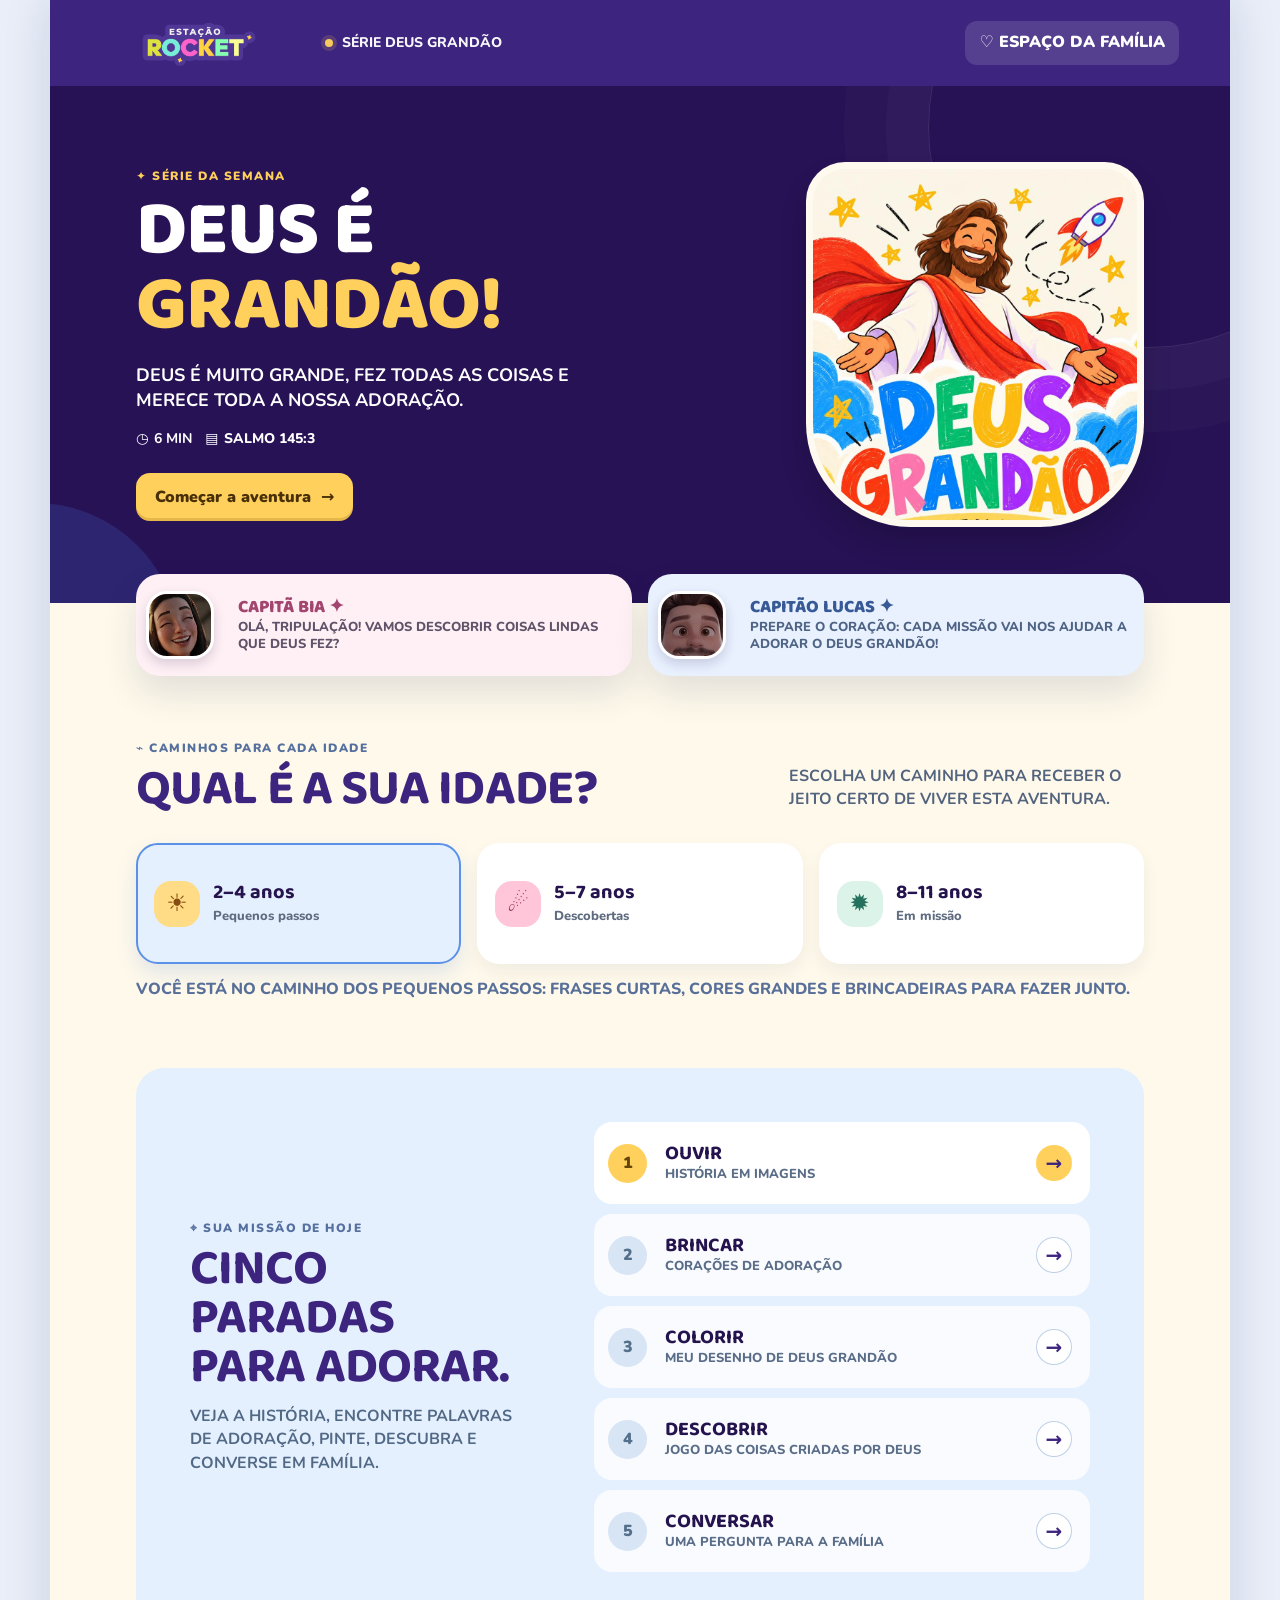
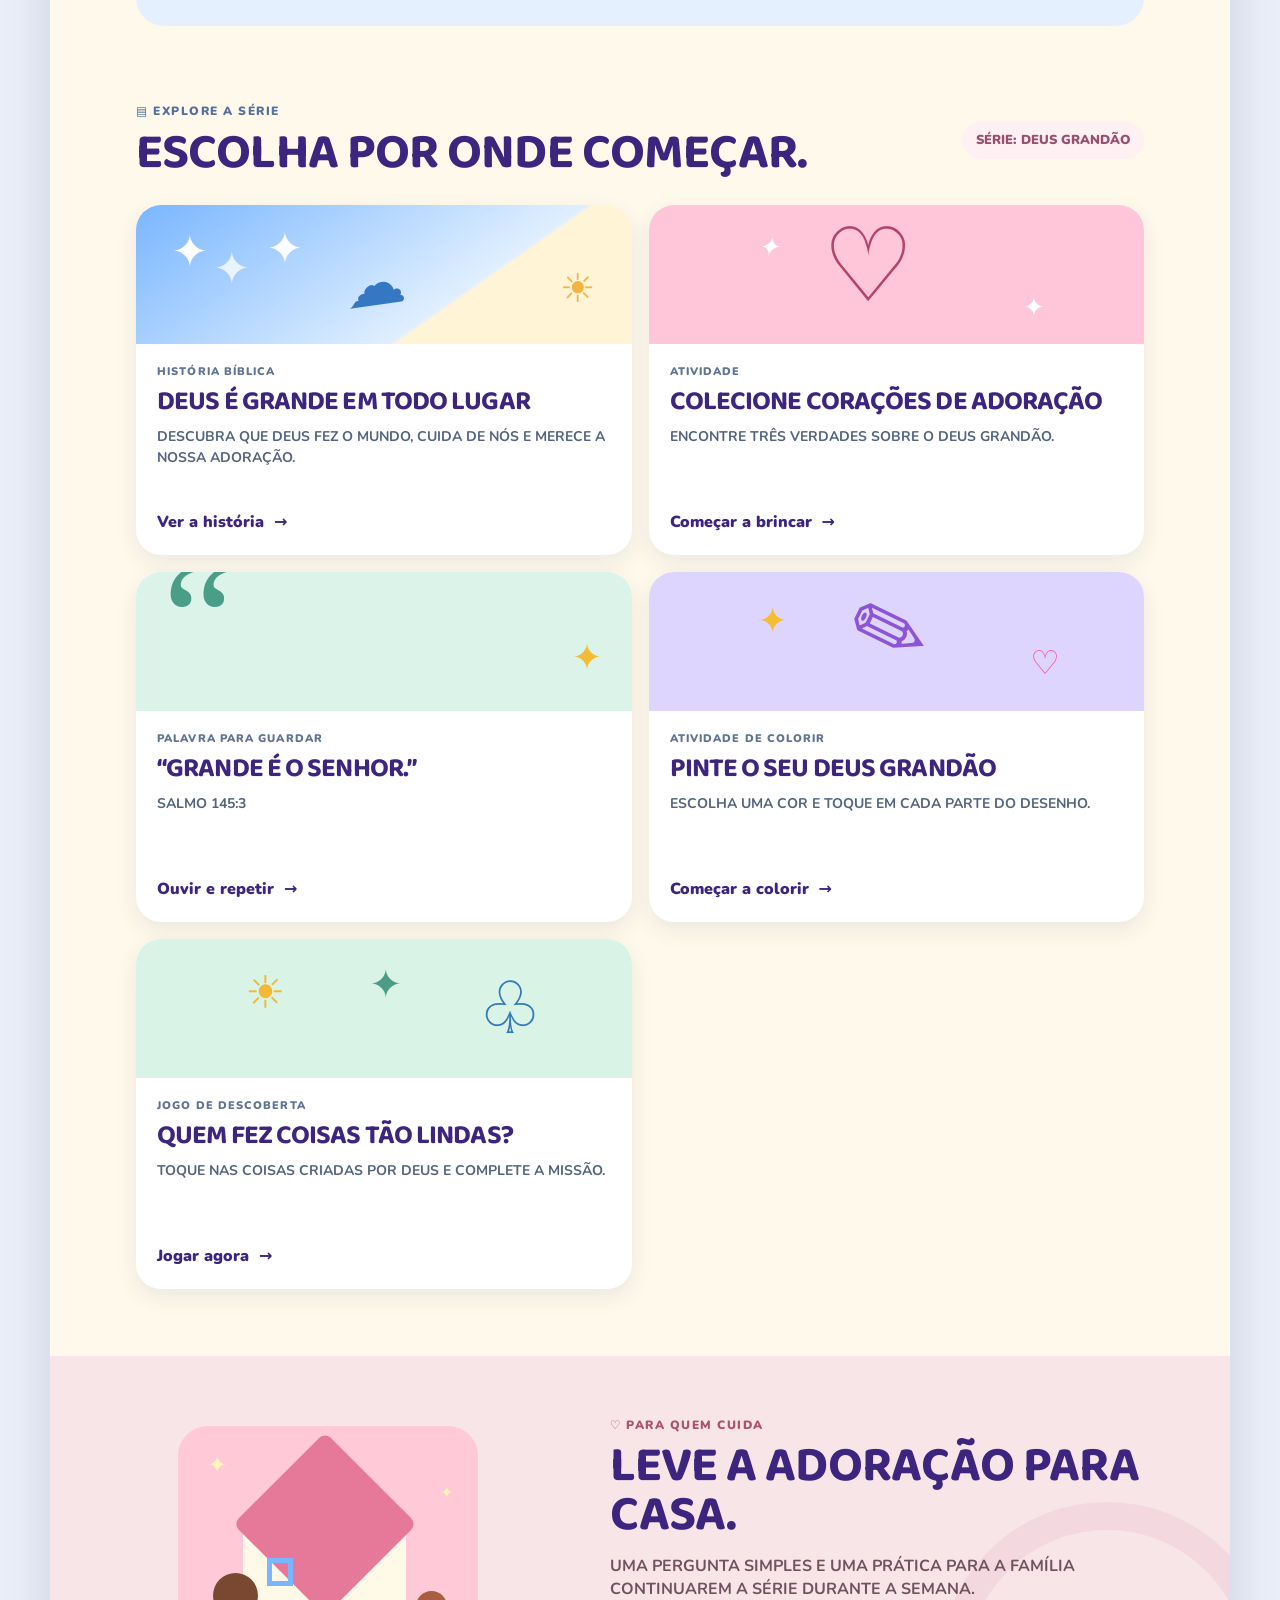
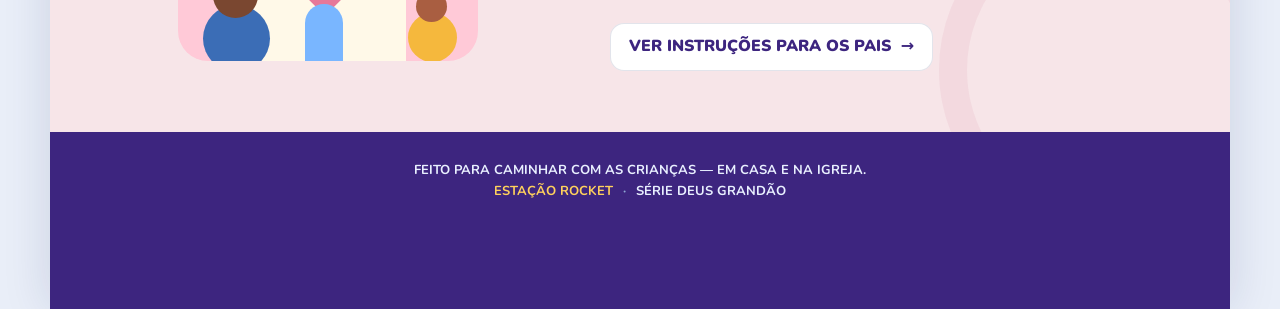
==== estacao-rocket-preview/index.html @ 2df434ef "Adiciona controle refazer ao editor de pintura" ====
<!doctype html>
<html lang="pt-BR">
  <head>
    <meta charset="utf-8">
    <meta name="viewport" content="width=device-width, initial-scale=1">
    <meta name="theme-color" content="#3b227c">
    <meta name="description" content="Uma experiência semanal de histórias, atividades e conversas em família.">
    <title>Estação Rocket | Deus Grandão</title>
    <link rel="preconnect" href="https://fonts.googleapis.com">
    <link rel="preconnect" href="https://fonts.gstatic.com" crossorigin>
    <link href="https://fonts.googleapis.com/css2?family=Baloo+2:wght@500;600;700;800&amp;family=Nunito:wght@500;600;700;800;900&amp;display=swap" rel="stylesheet">
    <link rel="stylesheet" href="styles.css">
  </head>
  <body>
    <a class="skip-link" href="#principal">Pular para o conteúdo</a>

    <div class="site-shell">
      <header class="topbar">
        <a class="brand" href="#inicio" aria-label="Estação Rocket, início">
          <span class="official-logo" aria-hidden="true"></span>
          <span class="sr-only">Estação Rocket</span>
        </a>
        <div class="topbar-copy">
          <span class="live-dot" aria-hidden="true"></span>
          Série Deus Grandão
        </div>
        <a class="family-link" href="pais.html">
          <span aria-hidden="true">♡</span>
          Espaço da família
        </a>
      </header>

      <main id="principal">
        <section class="hero" id="inicio" aria-labelledby="titulo-principal">
          <div class="hero-copy">
            <p class="eyebrow"><span aria-hidden="true">✦</span> Série da semana</p>
            <h1 id="titulo-principal">Deus é<br><em>Grandão!</em></h1>
            <p class="hero-description" id="heroDescription">Deus é muito grande, fez todas as coisas e merece toda a nossa adoração.</p>
            <div class="hero-meta">
              <span><span aria-hidden="true">◷</span> <b id="heroDuration">6 min</b></span>
              <span><span aria-hidden="true">▤</span> Salmo 145:3</span>
            </div>
            <button class="primary-button hero-button" type="button" data-start-story>
              Começar a aventura <span aria-hidden="true">→</span>
            </button>
          </div>

          <figure class="series-art">
            <img src="assets/deus-grandao.jpeg" alt="Identidade visual da série Deus Grandão, com Jesus e um foguete.">
          </figure>
        </section>

        <section class="instructor-dock" aria-label="Instrutores da Estação Rocket">
          <article class="instructor-message bia-guide">
            <span class="instructor-avatar bia-avatar" aria-hidden="true"></span>
            <div>
              <p class="guide-name">Capitã Bia <span aria-hidden="true">✦</span></p>
              <p id="biaGuide">Olá, tripulação! Vamos descobrir coisas lindas que Deus fez?</p>
            </div>
          </article>
          <article class="instructor-message lucas-guide">
            <span class="instructor-avatar lucas-avatar" aria-hidden="true"></span>
            <div>
              <p class="guide-name">Capitão Lucas <span aria-hidden="true">✦</span></p>
              <p id="lucasGuide">Prepare o coração: cada missão vai nos ajudar a adorar o Deus Grandão!</p>
            </div>
          </article>
        </section>

        <section class="age-section" aria-labelledby="idade-titulo">
          <div class="section-heading">
            <div>
              <p class="eyebrow soft"><span aria-hidden="true">⌁</span> Caminhos para cada idade</p>
              <h2 id="idade-titulo">Qual é a sua idade?</h2>
            </div>
            <p>Escolha um caminho para receber o jeito certo de viver esta aventura.</p>
          </div>
          <div class="age-picker" role="tablist" aria-label="Escolha da faixa etária">
            <button class="age-option is-active" type="button" role="tab" aria-selected="true" data-age="2-4">
              <span class="age-icon" aria-hidden="true">☀</span>
              <span><strong>2–4 anos</strong><small>Pequenos passos</small></span>
            </button>
            <button class="age-option" type="button" role="tab" aria-selected="false" data-age="5-7">
              <span class="age-icon" aria-hidden="true">☄</span>
              <span><strong>5–7 anos</strong><small>Descobertas</small></span>
            </button>
            <button class="age-option" type="button" role="tab" aria-selected="false" data-age="8-11">
              <span class="age-icon" aria-hidden="true">✹</span>
              <span><strong>8–11 anos</strong><small>Em missão</small></span>
            </button>
          </div>
          <p class="age-feedback" id="ageFeedback" aria-live="polite">Você está no caminho dos Pequenos passos: frases curtas, cores grandes e brincadeiras para fazer junto.</p>
        </section>

        <section class="mission-panel" id="aventura" aria-labelledby="missao-titulo">
          <div class="mission-intro">
            <p class="eyebrow soft"><span aria-hidden="true">⌖</span> Sua missão de hoje</p>
            <h2 id="missao-titulo">Cinco paradas<br>para adorar.</h2>
            <p id="missionCopy">Veja a história, encontre palavras de adoração, pinte, descubra e converse em família.</p>
          </div>
          <ol class="journey">
            <li class="journey-step complete">
              <span class="step-badge" aria-hidden="true">1</span>
              <span><strong>Ouvir</strong><small id="storyLabel">História em imagens</small></span>
              <button type="button" data-start-story aria-label="Ouvir a história">→</button>
            </li>
            <li class="journey-step" id="activityStep">
              <span class="step-badge" aria-hidden="true">2</span>
              <span><strong>Brincar</strong><small id="activityLabel">Corações de adoração</small></span>
              <button type="button" data-open-activity aria-label="Abrir atividade">→</button>
            </li>
            <li class="journey-step" id="colorStep">
              <span class="step-badge" aria-hidden="true">3</span>
              <span><strong>Colorir</strong><small id="colorLabel">Meu desenho de Deus Grandão</small></span>
              <button type="button" data-open-color aria-label="Abrir atividade de colorir">→</button>
            </li>
            <li class="journey-step" id="discoveryStep">
              <span class="step-badge" aria-hidden="true">4</span>
              <span><strong>Descobrir</strong><small id="discoveryLabel">Jogo das coisas criadas por Deus</small></span>
              <button type="button" data-open-discovery aria-label="Abrir jogo de descobertas">→</button>
            </li>
            <li class="journey-step">
              <span class="step-badge" aria-hidden="true">5</span>
              <span><strong>Conversar</strong><small id="talkLabel">Uma pergunta para a família</small></span>
              <button type="button" data-open-family aria-label="Abrir conversa em família">→</button>
            </li>
          </ol>
        </section>

        <section class="content-section" id="historias" aria-labelledby="conteudo-titulo">
          <div class="section-heading content-heading">
            <div>
              <p class="eyebrow soft"><span aria-hidden="true">▤</span> Explore a série</p>
              <h2 id="conteudo-titulo">Escolha por onde começar.</h2>
            </div>
            <span class="series-chip">Série: Deus Grandão</span>
          </div>
          <div class="content-grid">
            <article class="story-card featured-card">
              <div class="card-illustration boat-card-art" aria-hidden="true">
                <span>✦</span><b>☁</b><i>☀</i>
              </div>
              <div class="card-content">
                <p class="card-label">HISTÓRIA BÍBLICA</p>
                <h3>Deus é grande em todo lugar</h3>
                <p id="storySummary">Descubra que Deus fez o mundo, cuida de nós e merece a nossa adoração.</p>
                <button class="text-button" type="button" data-start-story>Ver a história <span aria-hidden="true">→</span></button>
              </div>
            </article>

            <article class="story-card activity-card">
              <div class="card-illustration heart-card-art" aria-hidden="true">
                <span>♡</span><i>✦</i><b>✦</b>
              </div>
              <div class="card-content">
                <p class="card-label">ATIVIDADE</p>
                <h3 id="activityTitle">Colecione corações de adoração</h3>
                <p id="activitySummary">Encontre três verdades sobre o Deus Grandão.</p>
                <button class="text-button" type="button" data-open-activity>Começar a brincar <span aria-hidden="true">→</span></button>
              </div>
            </article>

            <article class="story-card verse-card">
              <div class="card-illustration verse-card-art" aria-hidden="true">
                <span>“</span><i>✦</i>
              </div>
              <div class="card-content">
                <p class="card-label">PALAVRA PARA GUARDAR</p>
                <h3 id="verseText">“Grande é o Senhor.”</h3>
                <p id="verseReference">Salmo 145:3</p>
                <button class="text-button" type="button" data-say-verse>Ouvir e repetir <span aria-hidden="true">→</span></button>
              </div>
            </article>

            <article class="story-card color-card">
              <div class="card-illustration color-card-art" aria-hidden="true">
                <span>✦</span><b>✎</b><i>♡</i>
              </div>
              <div class="card-content">
                <p class="card-label">ATIVIDADE DE COLORIR</p>
                <h3 id="colorTitle">Pinte o seu Deus Grandão</h3>
                <p id="colorSummary">Escolha uma cor e toque em cada parte do desenho.</p>
                <button class="text-button" type="button" data-open-color>Começar a colorir <span aria-hidden="true">→</span></button>
              </div>
            </article>

            <article class="story-card discovery-card">
              <div class="card-illustration discovery-card-art" aria-hidden="true">
                <span>☀</span><b>✦</b><i>♧</i>
              </div>
              <div class="card-content">
                <p class="card-label">JOGO DE DESCOBERTA</p>
                <h3 id="discoveryTitle">Quem fez coisas tão lindas?</h3>
                <p id="discoverySummary">Toque nas coisas criadas por Deus e complete a missão.</p>
                <button class="text-button" type="button" data-open-discovery>Jogar agora <span aria-hidden="true">→</span></button>
              </div>
            </article>
          </div>
        </section>

        <section class="family-section" id="familia" aria-labelledby="familia-titulo">
          <div class="family-illustration" aria-hidden="true">
            <span class="spark spark-a">✦</span><span class="spark spark-b">✦</span>
            <div class="house"><i></i><b></b></div>
            <div class="adult"></div><div class="kid"></div>
          </div>
          <div class="family-copy">
            <p class="eyebrow"><span aria-hidden="true">♡</span> Para quem cuida</p>
            <h2 id="familia-titulo">Leve a adoração para casa.</h2>
            <p>Uma pergunta simples e uma prática para a família continuarem a série durante a semana.</p>
            <a class="secondary-button" href="pais.html">Ver instruções para os pais <span aria-hidden="true">→</span></a>
          </div>
        </section>
      </main>

      <footer class="footer">
        <p>Feito para caminhar com as crianças — em casa e na igreja.</p>
        <p><strong>Estação Rocket</strong> <span aria-hidden="true">·</span> Série Deus Grandão</p>
      </footer>
    </div>

    <nav class="mobile-nav" aria-label="Navegação principal">
      <a href="#inicio" class="is-current"><span aria-hidden="true">⌂</span>Início</a>
      <a href="#historias"><span aria-hidden="true">▤</span>Histórias</a>
      <button type="button" data-open-activity><span aria-hidden="true">✎</span>Atividades</button>
      <a href="pais.html"><span aria-hidden="true">♡</span>Família</a>
    </nav>

    <div class="modal-backdrop" id="storyModal" hidden>
      <section class="modal story-modal" role="dialog" aria-modal="true" aria-labelledby="story-modal-title">
        <button class="modal-close" type="button" data-close-modal aria-label="Fechar">×</button>
        <div class="story-progress" aria-label="Progresso da história"><span class="is-current"></span><span></span><span></span></div>
        <div class="story-scene" id="storyScene" aria-hidden="true">
          <span class="scene-star">✦</span><span class="scene-star scene-star-two">✦</span><div class="scene-sun"></div><div class="scene-planet"></div><div class="scene-hill"></div>
        </div>
        <div class="modal-guide lucas-mini">
          <span class="instructor-avatar lucas-avatar" aria-hidden="true"></span>
          <p><strong>Capitão Lucas:</strong> <span id="storyGuide">Vamos descobrir juntos!</span></p>
        </div>
        <p class="card-label" id="storySlideTag">CENA 1 DE 3</p>
        <h2 id="story-modal-title">Deus fez um mundo grandão.</h2>
        <p id="storySlideText">Ele fez o céu, as estrelas, os animais e cada pessoa. Deus é muito grande!</p>
        <div class="modal-actions">
          <button class="secondary-button" type="button" data-close-modal>Agora não</button>
          <button class="primary-button" type="button" id="nextStory">Próxima cena <span aria-hidden="true">→</span></button>
        </div>
      </section>
    </div>

    <div class="modal-backdrop" id="activityModal" hidden>
      <section class="modal activity-modal" role="dialog" aria-modal="true" aria-labelledby="activity-modal-title">
        <button class="modal-close" type="button" data-close-modal aria-label="Fechar">×</button>
        <p class="eyebrow soft"><span aria-hidden="true">✦</span> Brincadeira da semana</p>
        <h2 id="activity-modal-title">Colecione corações de adoração!</h2>
        <p id="activityModalCopy">Toque em cada coração e descubra uma verdade para adorar a Deus.</p>
        <div class="modal-guide bia-mini">
          <span class="instructor-avatar bia-avatar" aria-hidden="true"></span>
          <p><strong>Capitã Bia:</strong> <span id="heartGuide">Toque em cada coração devagar. Ele vai revelar uma verdade!</span></p>
        </div>
        <div class="heart-field" id="heartField" aria-live="polite">
          <button class="collect-heart heart-one" type="button" data-heart="Deus é Grandão" aria-label="Encontrar primeiro coração">♡</button>
          <button class="collect-heart heart-two" type="button" data-heart="Eu posso cantar" aria-label="Encontrar segundo coração">♡</button>
          <button class="collect-heart heart-three" type="button" data-heart="Eu posso orar" aria-label="Encontrar terceiro coração">♡</button>
        </div>
        <p class="activity-status" id="activityStatus">Encontre os 3 corações escondidos.</p>
        <div class="activity-reward" id="activityReward" hidden>
          <span aria-hidden="true">✦</span>
          <strong>Missão concluída!</strong>
          <p>Você encontrou todas as verdades de adoração.</p>
        </div>
        <button class="primary-button" type="button" data-close-modal>Voltar para a estação</button>
      </section>
    </div>

    <div class="modal-backdrop" id="colorModal" hidden>
      <section class="modal color-modal" role="dialog" aria-modal="true" aria-labelledby="color-modal-title">
        <button class="modal-close" type="button" data-close-modal aria-label="Fechar">×</button>
        <p class="eyebrow soft"><span aria-hidden="true">✎</span> Meu desenho</p>
        <h2 id="color-modal-title">Pinte o seu Deus Grandão</h2>
        <p id="colorModalCopy">Escolha uma cor e toque nas partes do desenho.</p>
        <div class="modal-guide bia-mini">
          <span class="instructor-avatar bia-avatar" aria-hidden="true"></span>
          <p><strong>Capitã Bia:</strong> <span id="colorGuide">Escolha uma ferramenta. Depois use as cores do seu jeito!</span></p>
        </div>
        <div class="color-gallery" id="colorGallery" aria-label="Escolha uma ilustração"></div>
        <div class="color-progress"><span id="colorProgress">0 DE 4 PARTES COLORIDAS</span><button type="button" class="clear-color" id="clearColor">Limpar desenho</button></div>
        <div class="paint-tools" role="group" aria-label="Ferramentas de desenho">
          <button class="paint-tool is-active" type="button" data-tool="bucket"><span aria-hidden="true">▰</span> Balde</button>
          <button class="paint-tool" type="button" data-tool="brush"><span aria-hidden="true">╱</span> Pincel</button>
          <button class="paint-tool" type="button" data-tool="eraser"><span aria-hidden="true">⌫</span> Borracha</button>
          <button class="paint-tool undo-tool" type="button" id="undoColor" disabled><span aria-hidden="true">↶</span> Desfazer</button>
          <button class="paint-tool undo-tool" type="button" id="redoColor" disabled><span aria-hidden="true">↷</span> Refazer</button>
        </div>
        <div class="paint-palette" id="paintPalette" role="group" aria-label="Escolha uma cor"></div>
        <div class="coloring-stage" id="coloringStage" aria-live="polite"></div>
        <div class="activity-reward color-reward" id="colorReward" hidden>
          <span aria-hidden="true">✦</span>
          <strong>Desenho concluído!</strong>
          <p>Você usou todas as cores da sua missão.</p>
        </div>
        <div class="color-actions"><button class="secondary-button" type="button" id="downloadColor">Baixar desenho <span aria-hidden="true">↓</span></button><button class="primary-button" type="button" data-close-modal>Concluir <span aria-hidden="true">♡</span></button></div>
      </section>
    </div>

    <div class="modal-backdrop" id="discoveryModal" hidden>
      <section class="modal discovery-modal" role="dialog" aria-modal="true" aria-labelledby="discovery-modal-title">
        <button class="modal-close" type="button" data-close-modal aria-label="Fechar">×</button>
        <p class="eyebrow soft"><span aria-hidden="true">⌁</span> Jogo da criação</p>
        <h2 id="discovery-modal-title">Quem fez essas coisas?</h2>
        <p id="discoveryModalCopy">Toque nas coisas que Deus fez.</p>
        <div class="modal-guide lucas-mini">
          <span class="instructor-avatar lucas-avatar" aria-hidden="true"></span>
          <p><strong>Capitão Lucas:</strong> <span id="discoveryGuide">Olhe com atenção. A criação mostra como Deus é grande!</span></p>
        </div>
        <div class="discovery-board" id="discoveryBoard" aria-live="polite"></div>
        <p class="activity-status" id="discoveryStatus">Encontre todas as respostas.</p>
        <div class="activity-reward" id="discoveryReward" hidden>
          <span aria-hidden="true">✦</span>
          <strong>Missão concluída!</strong>
          <p id="discoveryRewardText">Você encontrou as coisas criadas por Deus.</p>
        </div>
        <button class="primary-button" type="button" data-close-modal>Voltar para a estação</button>
      </section>
    </div>

    <div class="modal-backdrop" id="familyModal" hidden>
      <section class="modal family-modal" role="dialog" aria-modal="true" aria-labelledby="family-modal-title">
        <button class="modal-close" type="button" data-close-modal aria-label="Fechar">×</button>
        <p class="eyebrow soft"><span aria-hidden="true">♡</span> Guia para a família</p>
        <h2 id="family-modal-title">Uma conversa de cinco minutos.</h2>
        <div class="guide-question">
          <span aria-hidden="true">?</span>
          <div><small>PERGUNTA DE HOJE</small><strong id="guideQuestion">Quem é grandão e merece o nosso louvor?</strong></div>
        </div>
        <div class="guide-practice">
          <span aria-hidden="true">⌁</span>
          <div><small>PRÁTICA DA SEMANA</small><p id="guidePractice">Cada pessoa pode dizer uma coisa criada por Deus e fazer uma oração de agradecimento.</p></div>
        </div>
        <button class="secondary-button" type="button" data-close-modal>Entendi, vamos conversar <span aria-hidden="true">→</span></button>
      </section>
    </div>

    <div class="toast" id="toast" role="status" aria-live="polite"></div>
    <script src="app.js"></script>
  </body>
</html>
---- estacao-rocket-preview/styles.css ----
:root {
  --navy: #3d257f;
  --navy-deep: #271255;
  --cream: #fff9eb;
  --yellow: #ffd15c;
  --yellow-deep: #d89b1b;
  --ink: #25134d;
  --sky: #e5f0ff;
  --sky-deep: #9cc7ff;
  --pink: #ffc6d9;
  --pink-soft: #fff0f4;
  --mint: #dcf3e9;
  --white: #fff;
  --shadow: 0 17px 35px rgba(18, 38, 92, .12);
  --round: 28px;
}

* { box-sizing: border-box; }
html { scroll-behavior: smooth; }
body {
  margin: 0;
  background: #e9eef8;
  color: var(--ink);
  font-family: "Nunito", system-ui, sans-serif;
  font-size: 16px;
  line-height: 1.45;
  text-transform: uppercase;
}
button, a { font: inherit; }
button { cursor: pointer; }
a { color: inherit; }
.skip-link {
  position: fixed; left: 16px; top: -80px; z-index: 20; padding: 10px 14px;
  background: var(--white); border-radius: 12px; font-weight: 900;
}
.skip-link:focus { top: 16px; }
.site-shell {
  max-width: 1180px; min-height: 100vh; margin: 0 auto; background: var(--cream);
  overflow: hidden; box-shadow: 0 0 45px rgba(18, 38, 92, .14);
}
.topbar {
  min-height: 86px; padding: 14px clamp(22px, 4vw, 52px); display: flex; align-items: center;
  gap: 28px; color: var(--white); background: var(--navy);
}
.brand { display: inline-flex; align-items: center; gap: 9px; line-height: .85; text-decoration: none; flex: 0 0 auto; }
.official-logo {
  display: block; width: 196px; height: 54px; border-radius: 11px;
  background: url("assets/logo-estacao-rocket.png") center center / contain no-repeat;
}
.sr-only { position: absolute; width: 1px; height: 1px; padding: 0; margin: -1px; overflow: hidden; clip: rect(0, 0, 0, 0); white-space: nowrap; border: 0; }
.brand-mark { color: var(--yellow); font-size: 32px; transform: translateY(-1px); }
.brand small, .brand strong { display: block; }
.brand small { font-size: 10px; letter-spacing: 2px; font-weight: 900; }
.brand strong { font-family: "Baloo 2", sans-serif; font-size: 26px; letter-spacing: -.5px; }
.topbar-copy { display: flex; align-items: center; gap: 9px; font-weight: 800; font-size: 14px; margin-right: auto; opacity: .96; }
.live-dot { width: 8px; height: 8px; border-radius: 99px; background: var(--yellow); box-shadow: 0 0 0 4px rgba(255, 209, 92, .15); }
.family-link { border: 0; padding: 10px 14px; border-radius: 12px; background: rgba(255,255,255,.12); color: var(--white); font-weight: 900; text-decoration: none; }
.family-link:hover { background: rgba(255,255,255,.22); }

.hero { position: relative; isolation: isolate; overflow: hidden; min-height: 494px; padding: clamp(42px, 6vw, 76px) clamp(24px, 7vw, 86px); color: var(--white); background: var(--navy-deep); display: grid; grid-template-columns: 1.02fr .98fr; align-items: center; }
.hero::before, .hero::after { content: ""; position: absolute; inset: auto; border-radius: 50%; z-index: -1; }
.hero::before { width: 440px; height: 440px; right: -140px; top: -180px; border: 1px solid rgba(255,255,255,.11); box-shadow: 0 0 0 42px rgba(255,255,255,.025), 0 0 0 84px rgba(255,255,255,.02); }
.hero::after { width: 290px; height: 290px; left: -160px; bottom: -190px; background: rgba(71, 124, 234, .18); }
.hero-copy { max-width: 500px; position: relative; z-index: 2; }
.eyebrow { margin: 0 0 8px; color: var(--yellow); letter-spacing: 1.5px; font-size: 12px; font-weight: 900; text-transform: uppercase; }
.eyebrow.soft { color: #55709f; }
.hero h1, h2, h3 { font-family: "Baloo 2", sans-serif; line-height: .98; margin: 0; letter-spacing: -.9px; }
.hero h1 { font-size: clamp(48px, 6vw, 80px); font-weight: 800; max-width: 520px; }
.hero h1 em { color: var(--yellow); font-style: normal; }
.hero-description { margin: 20px 0 16px; font-size: 18px; max-width: 450px; font-weight: 700; line-height: 1.38; }
.hero-meta { display: flex; flex-wrap: wrap; gap: 13px; margin: 0 0 24px; font-size: 14px; font-weight: 800; }
.hero-meta span { display: inline-flex; gap: 6px; align-items: center; }
.primary-button, .secondary-button { border: 0; min-height: 48px; display: inline-flex; align-items: center; justify-content: center; gap: 10px; border-radius: 14px; padding: 12px 19px; font-weight: 900; text-decoration: none; transition: transform .18s ease, background .18s ease; }
.primary-button { color: #493008; background: var(--yellow); box-shadow: inset 0 -3px 0 rgba(137, 89, 0, .22); }
.primary-button:hover { transform: translateY(-2px); background: #ffdc7e; }
.secondary-button { color: var(--navy); background: var(--white); box-shadow: inset 0 0 0 1px rgba(18,38,92,.12); }
.secondary-button:hover { transform: translateY(-2px); background: #f3f7ff; }
.hero-button { min-width: 217px; }

.series-art { position: relative; height: 365px; max-width: 338px; justify-self: end; width: 100%; margin: 0; overflow: hidden; border: 7px solid rgba(255,255,255,.19); border-radius: 39px 39px 104px 104px; background: #fff9eb; box-shadow: inset 0 -12px 0 rgba(0,0,0,.08), 0 18px 28px rgba(0,0,0,.16); }
.series-art img { display: block; width: 100%; height: 100%; object-fit: cover; object-position: center top; }
.hero-art { position: relative; height: 330px; max-width: 430px; justify-self: end; width: 100%; overflow: hidden; border-radius: 36px 36px 90px 90px; background: linear-gradient(160deg, #29498e 0%, #1e3570 55%, #10285e 100%); box-shadow: inset 0 -12px 0 rgba(0,0,0,.08), 0 18px 28px rgba(0,0,0,.16); }
.hero-art::before { content: ""; position: absolute; width: 260px; height: 260px; left: 36px; top: 25px; border: 1px dashed rgba(255,255,255,.22); border-radius: 50%; }
.star { position: absolute; z-index: 1; color: var(--yellow); font-size: 22px; }
.star-one { left: 34px; top: 33px; }.star-two { right: 70px; top: 63px; }.star-three { right: 40px; top: 126px; font-size: 14px; }
.moon { position: absolute; width: 66px; height: 66px; right: 44px; top: 25px; border-radius: 50%; background: var(--yellow); box-shadow: 15px 12px 0 #29498e; }
.cloud { position: absolute; background: rgba(255,255,255,.34); border-radius: 50px; height: 17px; z-index: 1; }
.cloud::before, .cloud::after { content: ""; position: absolute; bottom: 5px; border-radius: 50%; background: inherit; }
.cloud::before { width: 19px; height: 19px; left: 10px; }.cloud::after { width: 26px; height: 26px; right: 10px; }
.cloud-one { width: 65px; top: 91px; left: 28px; }.cloud-two { width: 81px; top: 159px; right: 12px; transform: scale(.75); opacity: .65; }
.wave { position: absolute; width: 150%; left: -20%; border-radius: 50% 50% 0 0; background: #4f87d6; }
.wave-back { height: 115px; bottom: -51px; transform: rotate(-2deg); opacity: .8; }
.wave-front { height: 95px; bottom: -64px; background: #71aaf6; transform: rotate(3deg); }
.boat { position: absolute; z-index: 3; width: 220px; height: 194px; left: 50%; bottom: 30px; transform: translateX(-50%); }
.hull { position: absolute; left: 15px; bottom: 0; width: 192px; height: 66px; border-radius: 12px 12px 72px 72px; background: #e9a849; border-bottom: 7px solid #a75824; box-shadow: inset 0 11px 0 #ffc969; }
.mast { position: absolute; z-index: 1; width: 8px; height: 133px; left: 107px; bottom: 48px; border-radius: 8px; background: #743d27; }
.sail { position: absolute; left: 115px; bottom: 76px; width: 84px; height: 113px; border-radius: 5px 62px 7px 10px; background: #f9f0d8; box-shadow: inset -8px 0 0 rgba(18,38,92,.08); }
.sail::before { content: "✦"; position: absolute; left: 26px; top: 30px; color: #e7a93e; font-size: 25px; }
.child { position: absolute; z-index: 3; bottom: 52px; width: 50px; height: 82px; }
.child i { position: absolute; width: 34px; height: 34px; left: 7px; top: 0; background: #b96f47; border-radius: 48% 48% 43% 43%; border: 3px solid var(--navy-deep); }
.child b { position: absolute; width: 49px; height: 45px; bottom: 0; border-radius: 26px 26px 8px 8px; border: 3px solid var(--navy-deep); }
.child-pink { left: 30px; transform: rotate(-8deg); }.child-pink b { background: #ec6d91; }.child-pink i { background: #e5ae83; }.child-blue { left: 80px; transform: translateY(-5px); }.child-blue b { background: #4e87e2; }.child-yellow { right: 24px; transform: rotate(7deg); }.child-yellow b { background: #f1c64b; }

.instructor-dock { display: grid; grid-template-columns: repeat(2, minmax(0, 1fr)); gap: 16px; margin: -29px clamp(24px, 7vw, 86px) 0; position: relative; z-index: 4; }
.instructor-message { min-height: 102px; display: grid; grid-template-columns: 78px 1fr; align-items: center; gap: 14px; padding: 12px 16px 12px 10px; border-radius: 24px; box-shadow: var(--shadow); }
.bia-guide { background: #fff0f5; }.lucas-guide { background: #e9f1ff; }
.instructor-avatar { display: block; width: 68px; height: 68px; border: 3px solid var(--white); border-radius: 21px; background-repeat: no-repeat; box-shadow: 0 5px 12px rgba(25, 13, 65, .16); }
.bia-avatar { background-image: url("assets/bia-instrutora.jpeg"); background-size: 190% auto; background-position: 50% 38%; }
.lucas-avatar { background-image: url("assets/lucas-instrutor.jpeg"); background-size: 190% auto; background-position: 50% 38%; }
.guide-name { margin: 0 0 3px; color: #a24670; font-family: "Baloo 2", sans-serif; font-size: 18px; font-weight: 800; line-height: 1; }.lucas-guide .guide-name { color: #375996; }
.instructor-message > div > p:last-child { margin: 0; color: #5f5269; font-size: 13px; font-weight: 800; line-height: 1.28; }.lucas-guide > div > p:last-child { color: #4f6484; }

.age-section, .content-section { padding: 64px clamp(24px, 7vw, 86px); }
.section-heading { display: flex; align-items: end; justify-content: space-between; gap: 28px; }
.section-heading h2, .mission-intro h2, .family-copy h2 { font-size: clamp(34px, 4vw, 50px); color: var(--navy); }
.section-heading > p { max-width: 355px; margin: 0 0 3px; color: #53647e; font-weight: 700; }
.age-picker { display: grid; grid-template-columns: repeat(3, 1fr); gap: 16px; margin: 29px 0 14px; }
.age-option { min-height: 121px; border: 2px solid transparent; padding: 16px; display: flex; gap: 13px; align-items: center; border-radius: 22px; color: var(--ink); text-align: left; background: var(--white); box-shadow: 0 8px 18px rgba(18, 38, 92, .06); transition: transform .16s ease, border-color .16s ease, background .16s ease; }
.age-option:hover { transform: translateY(-3px); border-color: var(--sky-deep); }
.age-option.is-active { border-color: #5b91e9; background: var(--sky); box-shadow: 0 10px 20px rgba(79,135,214,.17); }
.age-icon { display: grid; place-items: center; width: 46px; height: 46px; flex: 0 0 auto; border-radius: 17px; background: #ffdc85; color: #854d11; font-size: 24px; }
.age-option:nth-child(2) .age-icon { background: var(--pink); color: #9b3c5a; }.age-option:nth-child(3) .age-icon { background: var(--mint); color: #26715d; }
.age-option strong, .age-option small { display: block; }.age-option strong { font-family: "Baloo 2", sans-serif; font-size: 20px; line-height: 1.05; }.age-option small { margin-top: 4px; color: #5f6c80; font-weight: 800; font-size: 13px; }
.age-feedback { min-height: 26px; margin: 0; color: #587099; font-weight: 800; }

.mission-panel { margin: 0 clamp(24px, 7vw, 86px); padding: clamp(31px, 5vw, 54px); border-radius: var(--round); background: var(--sky); display: grid; grid-template-columns: .8fr 1.2fr; gap: clamp(28px, 6vw, 74px); align-items: center; }
.mission-intro p:not(.eyebrow) { margin: 13px 0 0; color: #526986; font-weight: 700; max-width: 340px; }
.journey { list-style: none; margin: 0; padding: 0; display: grid; gap: 10px; }
.journey-step { display: grid; grid-template-columns: 44px 1fr 40px; align-items: center; gap: 13px; min-height: 82px; padding: 12px 14px; border-radius: 18px; background: rgba(255,255,255,.76); }
.journey-step.complete { background: var(--white); }
.step-badge { display: grid; place-items: center; width: 39px; height: 39px; border-radius: 50%; color: #54708a; font-weight: 900; background: #d7e5f5; }.journey-step.complete .step-badge { color: #63450a; background: var(--yellow); }
.journey-step strong, .journey-step small { display: block; }.journey-step strong { font-family: "Baloo 2", sans-serif; font-size: 20px; line-height: 1; }.journey-step small { margin-top: 2px; font-size: 13px; color: #5a6d88; font-weight: 800; }
.journey-step button { border: 0; width: 36px; height: 36px; border-radius: 50%; color: var(--navy); background: var(--yellow); font-size: 20px; font-weight: 900; }.journey-step:not(.complete) button { background: var(--white); box-shadow: inset 0 0 0 1px #bed0e7; }

.content-section { padding-top: 77px; }.content-heading { align-items: center; }.series-chip { padding: 9px 14px; border-radius: 99px; background: var(--pink-soft); color: #98516d; font-size: 13px; font-weight: 900; }
.content-grid { display: grid; grid-template-columns: repeat(2, minmax(0, 1fr)); gap: 17px; margin-top: 27px; }
.story-card { overflow: hidden; display: flex; flex-direction: column; min-height: 350px; border-radius: 25px; background: var(--white); box-shadow: 0 8px 22px rgba(18,38,92,.08); }
.card-illustration { position: relative; flex: 0 0 139px; overflow: hidden; }.boat-card-art { background: linear-gradient(145deg, #79b6ff 0%, #e0efff 65%, #fff4d6 66%); }.boat-card-art span { position: absolute; left: 35px; top: 15px; font-size: 45px; color: var(--white); text-shadow: 42px 17px 0 rgba(255,255,255,.77), 95px -3px 0 rgba(255,255,255,.94); }.boat-card-art b { position: absolute; bottom: 13px; left: 42%; color: #3477c3; font-size: 61px; letter-spacing: -16px; transform: rotate(-8deg); }.boat-card-art i { position: absolute; right: 36px; bottom: 26px; color: #f4b441; font-size: 40px; font-style: normal; }
.heart-card-art { background: var(--pink); }.heart-card-art span { position: absolute; left: 35%; top: 11px; color: #b34567; font-size: 103px; line-height: 1; }.heart-card-art i, .heart-card-art b { position: absolute; color: var(--white); font-size: 26px; }.heart-card-art i { top: 24px; left: 22%; }.heart-card-art b { bottom: 17px; right: 20%; }
.verse-card-art { background: var(--mint); }.verse-card-art span { position: absolute; left: 27px; top: -33px; color: #4a9d87; font-family: Georgia, serif; font-size: 160px; line-height: 1; }.verse-card-art i { position: absolute; right: 29px; bottom: 25px; font-style: normal; color: #f3bc37; font-size: 37px; }
.color-card-art { background: #ded5ff; }.color-card-art span, .color-card-art i, .color-card-art b { position: absolute; font-style: normal; }.color-card-art span { left: 22%; top: 24px; color: #f4be31; font-size: 36px; }.color-card-art b { left: 41%; top: 16px; color: #8d54d5; font-size: 91px; line-height: 1; transform: rotate(-19deg); }.color-card-art i { right: 17%; bottom: 23px; color: #f25baa; font-size: 33px; }
.discovery-card-art { background: #d9f4e7; }.discovery-card-art span, .discovery-card-art i, .discovery-card-art b { position: absolute; font-style: normal; }.discovery-card-art span { left: 22%; top: 22px; color: #f3b934; font-size: 45px; }.discovery-card-art b { left: 47%; top: 17px; color: #4d9c86; font-size: 40px; }.discovery-card-art i { right: 18%; bottom: 16px; color: #347ab8; font-size: 72px; }
.card-content { padding: 20px 21px 21px; display: flex; flex: 1; flex-direction: column; align-items: flex-start; }.card-label { margin: 0 0 8px; color: #5f7394; letter-spacing: 1.1px; font-size: 11px; font-weight: 900; }.card-content h3 { color: var(--navy); font-size: 27px; line-height: 1.02; }.card-content p:not(.card-label) { margin: 12px 0 15px; color: #53647e; font-size: 14px; font-weight: 700; }.text-button { margin-top: auto; padding: 0; border: 0; color: var(--navy); background: transparent; font-weight: 900; }.text-button span { display: inline-block; margin-left: 5px; transition: transform .16s ease; }.text-button:hover span { transform: translateX(4px); }

.family-section { position: relative; overflow: hidden; margin-top: 3px; padding: 61px clamp(24px, 7vw, 86px); display: grid; grid-template-columns: .72fr 1fr; align-items: center; gap: clamp(35px, 7vw, 89px); background: #f7e5e8; }.family-section::after { content: ""; position: absolute; right: -45px; bottom: -106px; width: 280px; height: 280px; border-radius: 50%; border: 28px solid rgba(201,100,130,.09); }
.family-illustration { position: relative; width: min(100%, 300px); height: 235px; justify-self: center; border-radius: 30px; background: #ffc9d7; overflow: hidden; }.house { position: absolute; width: 163px; height: 138px; left: 65px; bottom: -1px; border-radius: 11px 11px 0 0; background: #fff9e8; }.house::before { content: ""; position: absolute; width: 130px; height: 130px; left: 17px; top: -65px; background: #e67899; transform: rotate(45deg); border-radius: 8px; }.house i { position: absolute; z-index: 1; width: 38px; height: 58px; left: 62px; bottom: 0; border-radius: 20px 20px 0 0; background: #79b6ff; }.house b { position: absolute; z-index: 1; width: 26px; height: 28px; left: 24px; top: 34px; border: 5px solid #79b6ff; }.adult, .kid { position: absolute; z-index: 2; border-radius: 50%; background: #7a4730; }.adult { left: 35px; bottom: 43px; width: 45px; height: 45px; box-shadow: 1px 43px 0 11px #3b6db6; }.kid { right: 31px; bottom: 39px; width: 31px; height: 31px; background: #a95e41; box-shadow: 1px 31px 0 9px #f5b83d; }.spark { position: absolute; z-index: 3; color: #fff4bb; font-size: 24px; }.spark-a { left: 29px; top: 22px; }.spark-b { right: 25px; top: 56px; font-size: 16px; }
.family-copy { position: relative; z-index: 2; }.family-copy .eyebrow { color: #ad536e; }.family-copy p:not(.eyebrow) { margin: 15px 0 21px; max-width: 475px; color: #705260; font-weight: 700; }
.footer { padding: 26px 30px 105px; background: var(--navy); color: #e9f0ff; text-align: center; font-size: 13px; font-weight: 700; }.footer p { margin: 3px 0; }.footer strong { color: var(--yellow); }.footer span { margin: 0 6px; color: #8fa8d4; }
.mobile-nav { display: none; }

.modal-backdrop { position: fixed; z-index: 50; inset: 0; padding: 24px; display: grid; place-items: center; background: rgba(7, 20, 55, .65); }.modal-backdrop[hidden] { display: none; }
.modal { position: relative; overflow: hidden; width: min(100%, 590px); padding: 32px; border-radius: 28px; background: var(--cream); box-shadow: 0 22px 66px rgba(0,0,0,.25); }.modal-close { position: absolute; z-index: 3; right: 17px; top: 16px; width: 37px; height: 37px; border: 0; border-radius: 50%; color: var(--navy); background: var(--white); font-size: 28px; line-height: 1; }.modal h2 { margin: 8px 0 12px; color: var(--navy); font-size: clamp(32px, 5vw, 46px); }.modal > p:not(.eyebrow), .story-modal > p { color: #53647e; font-weight: 700; }.modal-actions { display: flex; justify-content: flex-end; flex-wrap: wrap; gap: 10px; margin-top: 24px; }
.story-progress { display: flex; gap: 7px; margin-bottom: 20px; }.story-progress span { width: 46px; height: 6px; border-radius: 9px; background: #d9e1ef; }.story-progress .is-current { background: var(--yellow-deep); }
.story-scene { position: relative; height: 170px; margin: 5px 0 17px; overflow: hidden; border-radius: 21px; background: linear-gradient(140deg, #6645aa, #2c175c); }.scene-star { position: absolute; left: 25%; top: 27px; color: var(--yellow); font-size: 32px; }.scene-star-two { left: auto; right: 23%; top: 52px; font-size: 21px; }.scene-sun { position: absolute; left: 54%; top: 30px; width: 73px; height: 73px; border-radius: 50%; background: #ffd449; box-shadow: 0 0 0 12px rgba(255,212,73,.16), 0 0 0 24px rgba(255,212,73,.08); }.scene-planet { position: absolute; left: 19%; bottom: 22px; width: 87px; height: 87px; border-radius: 50%; background: #5fc6e9; box-shadow: inset 20px -11px 0 rgba(24,110,166,.23); }.scene-planet::after { content: ""; position: absolute; left: -16px; top: 39px; width: 117px; height: 25px; border: 5px solid #f7b84c; border-radius: 50%; transform: rotate(-17deg); }.scene-hill { position: absolute; width: 130%; left: -13%; height: 68px; bottom: -31px; border-radius: 50%; background: #78d4a1; }
.heart-field { position: relative; min-height: 235px; margin: 22px 0 15px; overflow: hidden; border-radius: 22px; background: linear-gradient(135deg, #ffe8ef, #f4c0d0); }.heart-field::after { content: ""; position: absolute; inset: auto -20px -34px; height: 95px; border-radius: 50%; background: #e79ab0; }.collect-heart { position: absolute; z-index: 2; border: 0; color: #b23e64; background: transparent; font-size: 58px; line-height: 1; transition: transform .15s ease, opacity .15s ease; }.collect-heart:hover { transform: scale(1.12) rotate(-7deg); }.heart-one { left: 19%; top: 22%; }.heart-two { right: 17%; top: 17%; }.heart-three { left: 44%; bottom: 19%; }.collect-heart.is-found { color: var(--yellow); transform: scale(.7); opacity: .38; pointer-events: none; }.activity-status { min-height: 28px; margin: 0 0 15px; color: #6a5874; font-weight: 900; text-align: center; }.activity-reward { margin: -3px 0 16px; padding: 14px; border-radius: 16px; color: #276c5c; text-align: center; background: var(--mint); }.activity-reward span { color: #e5a918; font-size: 24px; }.activity-reward strong, .activity-reward p { display: block; }.activity-reward p { margin: 2px 0 0; font-weight: 700; font-size: 14px; }
.guide-question, .guide-practice { display: grid; grid-template-columns: 44px 1fr; gap: 13px; padding: 18px; margin: 16px 0; border-radius: 18px; background: var(--sky); }.guide-question > span, .guide-practice > span { display: grid; place-items: center; width: 40px; height: 40px; border-radius: 50%; color: var(--navy); background: var(--yellow); font-size: 22px; font-weight: 900; }.guide-practice { background: var(--pink-soft); }.guide-practice > span { color: #983f61; background: var(--pink); }.guide-question small, .guide-practice small { display: block; margin-bottom: 3px; color: #5f7394; font-size: 10px; font-weight: 900; letter-spacing: 1px; }.guide-question strong { display: block; color: var(--navy); line-height: 1.22; }.guide-practice p { margin: 0; color: #6b5163; font-weight: 700; }.family-modal .secondary-button { margin-top: 7px; }
.modal-guide { display: grid; grid-template-columns: 47px 1fr; align-items: center; gap: 9px; margin: 0 0 17px; padding: 9px 11px 9px 8px; border-radius: 15px; background: #eef4ff; }.modal-guide.bia-mini { background: #fff0f5; }.modal-guide .instructor-avatar { width: 43px; height: 43px; border-radius: 14px; border-width: 2px; }.modal-guide p { margin: 0; color: #596b86; font-size: 12px; font-weight: 800; line-height: 1.3; }.modal-guide.bia-mini p { color: #8e5970; }.modal-guide strong { color: #3c5592; }.modal-guide.bia-mini strong { color: #aa4f72; }
.color-progress { display: flex; align-items: center; justify-content: space-between; gap: 12px; margin: 19px 0 12px; color: #66527d; font-size: 12px; font-weight: 900; }
.clear-color { padding: 7px 10px; border: 0; border-radius: 10px; color: var(--navy); background: #e8e0fb; font-size: 11px; font-weight: 900; }
.paint-tools { display: flex; flex-wrap: wrap; gap: 8px; margin: 0 0 13px; }.paint-tool { min-height: 38px; padding: 7px 10px; border: 1px solid #d4c9ec; border-radius: 11px; color: #5a4677; background: var(--white); font-size: 11px; font-weight: 900; }.paint-tool.is-active { color: var(--navy); border-color: #a97cf0; background: #e9ddff; }.paint-tool.undo-tool { margin-left: auto; }.paint-tool:disabled { opacity: .45; cursor: not-allowed; }
.paint-palette { display: flex; flex-wrap: wrap; gap: 10px; margin-bottom: 17px; }
.paint-swatch { width: 43px; height: 43px; border: 3px solid rgba(37,19,77,.12); border-radius: 50%; box-shadow: inset 0 -4px 0 rgba(0,0,0,.12); }
.paint-swatch.is-selected { border-color: var(--navy); outline: 3px solid #ded5ff; outline-offset: 2px; transform: scale(1.06); }
.coloring-stage { display: grid; place-items: center; min-height: 278px; padding: 13px; border-radius: 22px; background: #f4efff; }
.coloring-stage svg { display: block; width: min(100%, 390px); max-height: 300px; }
.paint-region { fill: #fffdf8; stroke: #25134d; stroke-width: 4; stroke-linejoin: round; vector-effect: non-scaling-stroke; cursor: pointer; transition: fill .15s ease, transform .15s ease; }
.paint-region:focus { outline: none; stroke: #8e57d7; stroke-width: 6; }
.paint-region:hover { filter: brightness(.96); }
.freehand { pointer-events: stroke; }
.color-reward { margin-top: 16px; }
.discovery-board { display: grid; grid-template-columns: repeat(3, minmax(0, 1fr)); gap: 10px; margin: 6px 0 15px; }.discovery-item { min-height: 112px; padding: 10px 6px; display: flex; flex-direction: column; align-items: center; justify-content: center; gap: 6px; border: 2px solid #d9d2ed; border-radius: 17px; color: var(--navy); background: #fbf9ff; font-size: 11px; font-weight: 900; }.discovery-item > span { font-size: 37px; line-height: 1; }.discovery-item.is-found { border-color: #68c99a; background: #e1f7ea; color: #217252; }.discovery-item.is-mistake { border-color: #ef879e; background: #fff0f4; animation: tiny-shake .35s ease; }
@keyframes tiny-shake { 25% { transform: translateX(-4px); } 75% { transform: translateX(4px); } }
.toast { position: fixed; z-index: 70; left: 50%; bottom: 30px; max-width: calc(100vw - 40px); padding: 12px 17px; border-radius: 13px; color: var(--white); background: var(--navy); box-shadow: 0 9px 20px rgba(0,0,0,.2); font-weight: 800; text-align: center; transform: translate(-50%, 100px); opacity: 0; transition: opacity .22s ease, transform .22s ease; }.toast.is-visible { transform: translate(-50%, 0); opacity: 1; }

@media (max-width: 760px) {
  body { background: var(--cream); }
  .site-shell { width: 100%; box-shadow: none; }
  .topbar { min-height: 72px; padding: 11px 21px; gap: 12px; }.brand-mark { font-size: 26px; }.brand small { font-size: 8px; }.brand strong { font-size: 22px; }.topbar-copy { display: none; }.family-link { margin-left: auto; padding: 8px 9px; font-size: 0; }.family-link span { font-size: 22px; }
  .topbar { min-height: 72px; }.official-logo { width: 151px; height: 45px; border-radius: 9px; }
  .hero { min-height: 675px; display: flex; flex-direction: column; padding: 45px 24px 0; text-align: center; }.hero-copy { display: flex; flex-direction: column; align-items: center; }.hero h1 { font-size: 57px; }.hero-description { margin: 17px 0 13px; font-size: 16px; max-width: 360px; }.hero-meta { justify-content: center; font-size: 13px; }.hero-button { margin-bottom: 25px; }.series-art { height: 300px; width: min(100%, 290px); max-width: 290px; margin-top: auto; border-radius: 32px 32px 0 0; border-width: 5px; }.boat { transform: translateX(-50%) scale(.9); transform-origin: bottom center; }.moon { right: 32px; }
  .instructor-dock { grid-template-columns: 1fr; gap: 9px; margin: -17px 24px 0; }.instructor-message { min-height: 83px; grid-template-columns: 62px 1fr; gap: 10px; padding: 9px 11px 9px 8px; border-radius: 19px; }.instructor-avatar { width: 56px; height: 56px; border-radius: 18px; }.guide-name { font-size: 17px; }.instructor-message > div > p:last-child { font-size: 12px; }
  .age-section, .content-section { padding: 43px 24px; }.section-heading { display: block; }.section-heading h2, .mission-intro h2, .family-copy h2 { font-size: 37px; }.section-heading > p { margin-top: 11px; font-size: 14px; }.age-picker { grid-template-columns: 1fr; gap: 10px; margin: 21px 0 13px; }.age-option { min-height: 78px; padding: 12px 13px; border-radius: 18px; }.age-icon { width: 43px; height: 43px; border-radius: 14px; }.age-option strong { font-size: 19px; }.age-feedback { font-size: 13px; }
  .mission-panel { margin: 0 24px; padding: 29px 23px; grid-template-columns: 1fr; gap: 25px; border-radius: 24px; }.journey-step { min-height: 74px; padding: 10px; }.journey-step strong { font-size: 19px; }
  .content-section { padding-top: 52px; }.content-heading { display: flex; align-items: start; gap: 12px; }.series-chip { flex: 0 0 auto; margin-top: 5px; padding: 7px 9px; font-size: 10px; text-align: center; }.content-grid { grid-template-columns: 1fr; gap: 13px; margin-top: 22px; }.story-card { min-height: 0; border-radius: 21px; }.card-illustration { flex-basis: 130px; }.card-content { padding: 18px; }.card-content h3 { font-size: 26px; }.card-content p:not(.card-label) { margin: 9px 0 14px; }
  .family-section { grid-template-columns: 1fr; gap: 28px; margin-top: 2px; padding: 43px 24px; }.family-illustration { width: 246px; height: 190px; }.house { transform: scale(.8); transform-origin: bottom center; }.adult { left: 23px; bottom: 32px; }.kid { right: 20px; bottom: 28px; }
  .footer { padding: 24px 24px 94px; }.mobile-nav { position: fixed; z-index: 18; left: 0; right: 0; bottom: 0; height: 72px; display: grid; grid-template-columns: repeat(4, 1fr); align-items: center; padding: 4px 7px 7px; color: var(--white); background: var(--navy); box-shadow: 0 -5px 18px rgba(4,19,59,.14); }.mobile-nav a, .mobile-nav button { display: flex; flex-direction: column; align-items: center; justify-content: center; gap: 1px; height: 55px; border: 0; color: inherit; background: transparent; font-size: 11px; font-weight: 800; text-decoration: none; }.mobile-nav a span, .mobile-nav button span { font-size: 22px; line-height: 1; }.mobile-nav .is-current { color: var(--yellow); }.mobile-nav .is-current::after { content: ""; position: absolute; bottom: 7px; width: 29px; height: 3px; border-radius: 8px; background: var(--yellow); }
  .modal-backdrop { padding: 14px; align-items: end; }.modal { max-height: min(90vh, 720px); overflow: auto; padding: 29px 22px 22px; border-radius: 25px; }.modal h2 { font-size: 36px; }.story-scene { height: 145px; }.modal-actions { justify-content: stretch; }.modal-actions button { flex: 1; }.heart-field { min-height: 203px; }.coloring-stage { min-height: 230px; }.coloring-stage svg { max-height: 246px; }.color-progress { align-items: start; font-size: 11px; }.paint-tools { gap: 6px; }.paint-tool { padding: 7px 8px; font-size: 10px; }.paint-tool.undo-tool { margin-left: 0; }.modal-guide { grid-template-columns: 43px 1fr; }.discovery-item { min-height: 98px; }
}

@media (min-width: 761px) and (max-width: 950px) {
  .hero { padding-left: 45px; padding-right: 45px; }.age-section, .content-section { padding-left: 45px; padding-right: 45px; }.mission-panel { margin: 0 45px; }.family-section { padding-left: 45px; padding-right: 45px; }.content-grid { grid-template-columns: 1fr 1fr; }.featured-card { grid-column: span 2; min-height: 300px; display: grid; grid-template-columns: .75fr 1.25fr; }.featured-card .card-illustration { height: 100%; }
}

@media (prefers-reduced-motion: reduce) {
  *, *::before, *::after { scroll-behavior: auto !important; transition-duration: .01ms !important; animation-duration: .01ms !important; }
}

/* História Deus Grandão: oito cenas ilustradas da criação */
.story-progress { width: 100%; }
.story-progress span { flex: 1 1 0; width: auto; min-width: 0; }
.story-scene { display: grid; place-items: center; }
.story-scene svg { display: block; width: 100%; height: 100%; }

/* Jogo de corações: pistas visuais e distrações por faixa etária */
.heart-field { isolation: isolate; }
.heart-field[data-difficulty="2-4"] { min-height: 235px; }
.heart-field[data-difficulty="5-7"] { min-height: 285px; background: radial-gradient(circle at 20% 20%, #fff5f8 0 7%, transparent 8%), radial-gradient(circle at 80% 70%, #f6d1df 0 9%, transparent 10%), linear-gradient(135deg, #ffe8ef, #f0b5cb); }
.heart-field[data-difficulty="8-11"] { min-height: 330px; background: radial-gradient(circle at 18% 25%, rgba(255,255,255,.65) 0 2px, transparent 3px), radial-gradient(circle at 75% 32%, rgba(255,255,255,.6) 0 2px, transparent 3px), radial-gradient(circle at 42% 75%, rgba(255,255,255,.65) 0 2px, transparent 3px), linear-gradient(145deg, #fce5ef, #e9a8c1); background-size: 47px 47px, 61px 61px, 53px 53px, auto; }
.heart-decoration { position: absolute; z-index: 1; display: block; color: #b96b89; opacity: .58; font-size: clamp(19px, 3.5vw, 34px); line-height: 1; transform: rotate(var(--tilt, 0deg)); pointer-events: none; user-select: none; text-shadow: 0 2px 0 rgba(255,255,255,.28); }
.heart-field[data-difficulty="8-11"] .heart-decoration { color: #995777; opacity: .72; font-size: clamp(18px, 3vw, 30px); }
.collect-heart.heart-target { z-index: 3; }
.collect-heart.heart-target.is-found { color: #e5a918; opacity: .48; }
.collect-heart.is-mistake { color: #7c86a8; animation: tiny-shake .35s ease; }
@media (max-width: 760px) {
  .heart-field[data-difficulty="5-7"] { min-height: 255px; }
  .heart-field[data-difficulty="8-11"] { min-height: 290px; }
  .heart-decoration { font-size: 22px; }
}

/* Galeria e exportação do jogo de colorir */
.color-gallery { display: grid; grid-template-columns: repeat(3, minmax(0, 1fr)); gap: 8px; margin: 15px 0 17px; }
.color-gallery-item { position: relative; min-width: 0; min-height: 92px; padding: 10px 7px; display: flex; flex-direction: column; align-items: center; justify-content: center; gap: 5px; border: 2px solid #e1d9ef; border-radius: 15px; color: #594775; background: #fff; text-align: center; }
.color-gallery-item.is-selected { border-color: #9b70df; background: #eee6ff; box-shadow: 0 0 0 2px rgba(155,112,223,.12); }
.gallery-symbol { display: block; color: #7b56b7; font-size: 25px; line-height: 1.1; }
.gallery-copy { display: grid; gap: 3px; }
.gallery-copy strong { font-size: 11px; line-height: 1.15; }
.gallery-copy small { color: #7c7190; font-size: 9px; line-height: 1.2; }
.gallery-check { display: none; position: absolute; top: 5px; right: 7px; color: #6e4bb0; font-size: 11px; font-weight: 900; }
.color-gallery-item.is-selected .gallery-check { display: block; }
.color-actions { display: grid; grid-template-columns: 1fr 1fr; gap: 10px; margin-top: 16px; }
.color-actions button { width: 100%; }
.coloring-stage svg { touch-action: none; }
@media (max-width: 760px) {
  .color-gallery { gap: 6px; }
  .color-gallery-item { min-height: 84px; padding: 8px 4px; }
  .gallery-copy strong { font-size: 10px; }
  .gallery-copy small { font-size: 8px; }
}

/* Correções de altura e rolagem do modal de pintura */
.modal-backdrop { overflow-y: auto; overscroll-behavior: contain; }
.color-modal { width: min(100%, 700px); max-height: calc(100dvh - 32px); overflow-x: hidden; overflow-y: auto; overscroll-behavior: contain; scrollbar-gutter: stable; }
.coloring-stage svg { width: min(100%, 430px); max-height: 420px; height: auto; }
.gallery-symbol { display: grid; place-items: center; min-width: 54px; min-height: 48px; padding: 4px; border-radius: 12px; background: #f3edff; }
.color-gallery-item { min-height: 112px; }
@media (max-width: 760px) {
  .modal-backdrop { padding: 8px; align-items: center; }
  .color-modal { width: 100%; max-height: calc(100dvh - 16px); padding: 25px 16px 18px; border-radius: 22px; }
  .color-modal h2 { padding-right: 34px; font-size: clamp(27px, 7vw, 35px); }
  .color-gallery { grid-template-columns: repeat(2, minmax(0, 1fr)); gap: 7px; }
  .color-gallery-item { min-height: 98px; }
  .coloring-stage { min-height: 190px; padding: 8px; }
  .coloring-stage svg { width: min(100%, 340px); max-height: 340px; }
  .paint-palette { gap: 7px; }
  .paint-swatch { width: 37px; height: 37px; }
  .color-actions { position: sticky; bottom: -18px; padding: 10px 0 2px; background: var(--cream); }
}
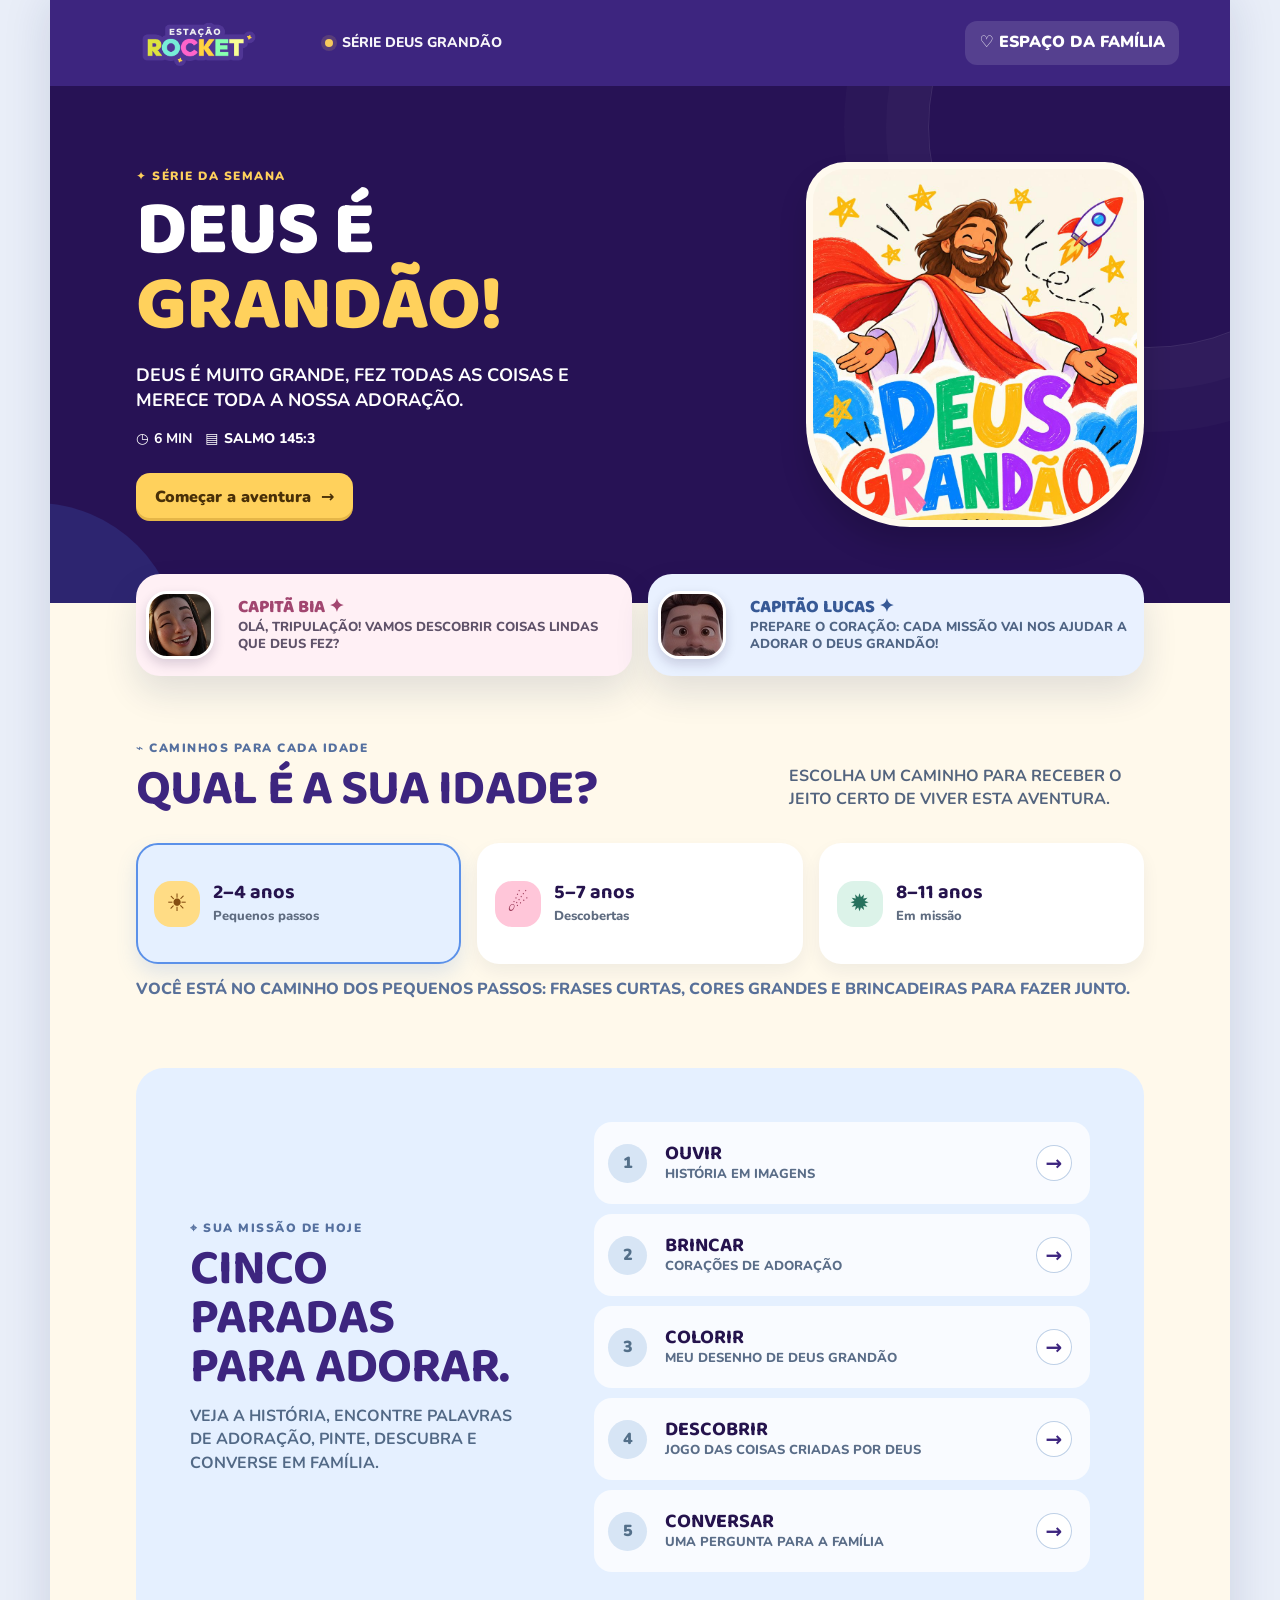
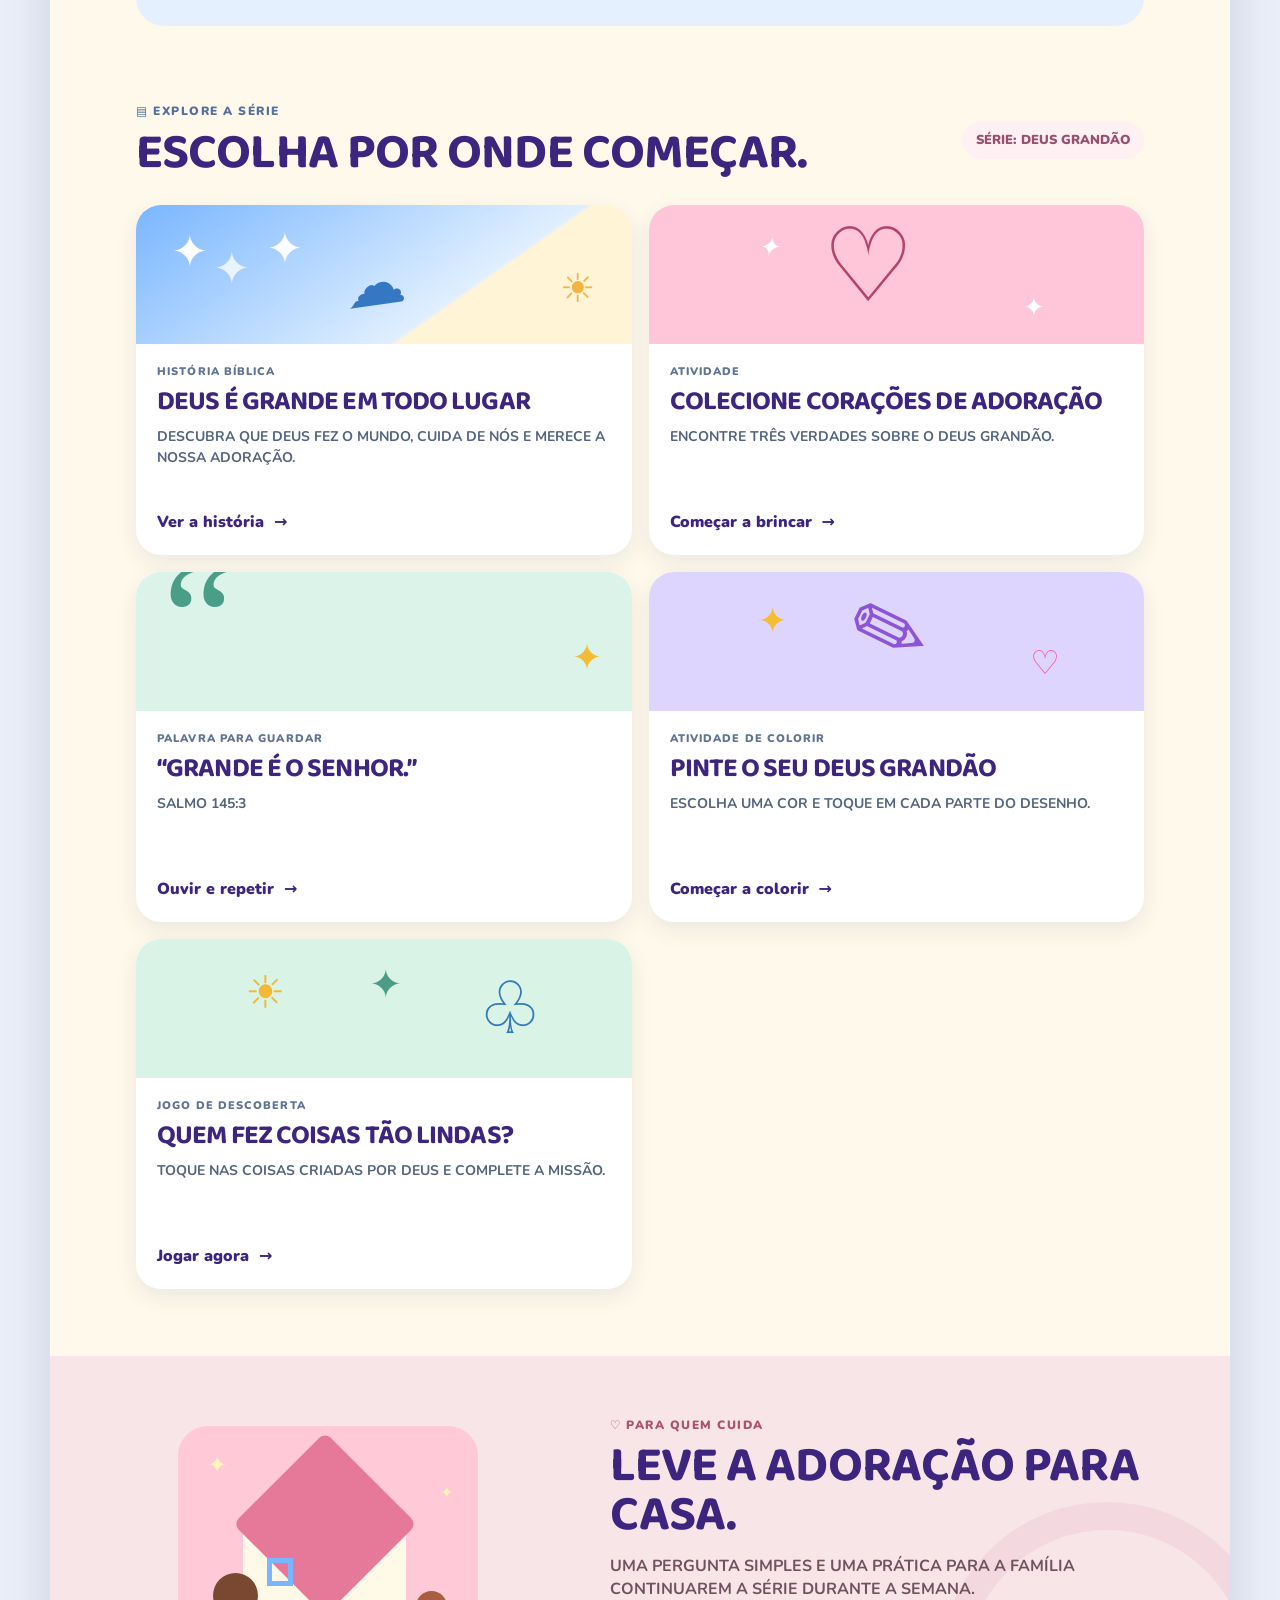
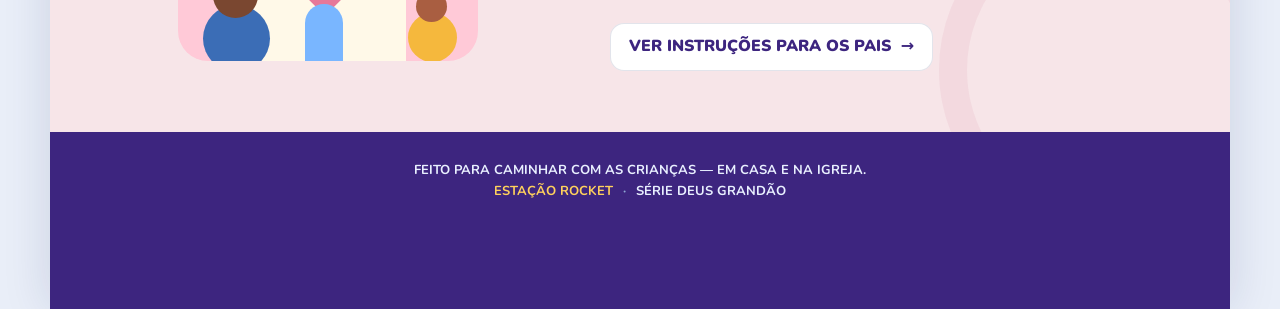
==== commit e5fcb210: "Melhora acessibilidade, ferramentas e hierarquia da experiência infantil" ====
--- a/estacao-rocket-preview/index.html
+++ b/estacao-rocket-preview/index.html
@@ -4,8 +4,8 @@
     <meta charset="utf-8">
     <meta name="viewport" content="width=device-width, initial-scale=1">
     <meta name="theme-color" content="#3b227c">
-    <meta name="description" content="Uma experiência semanal de histórias, atividades e conversas em família.">
-    <title>Estação Rocket | Deus Grandão</title>
+    <meta name="description" content="UMA EXPERIÊNCIA SEMANAL DE HISTÓRIAS, ATIVIDADES E CONVERSAS EM FAMÍLIA.">
+    <title>ESTAÇÃO ROCKET | DEUS GRANDÃO</title>
     <link rel="preconnect" href="https://fonts.googleapis.com">
     <link rel="preconnect" href="https://fonts.gstatic.com" crossorigin>
     <link href="https://fonts.googleapis.com/css2?family=Baloo+2:wght@500;600;700;800&amp;family=Nunito:wght@500;600;700;800;900&amp;display=swap" rel="stylesheet">
@@ -16,7 +16,7 @@
 
     <div class="site-shell">
       <header class="topbar">
-        <a class="brand" href="#inicio" aria-label="Estação Rocket, início">
+        <a class="brand" href="#inicio" aria-label="ESTAÇÃO ROCKET, INÍCIO">
           <span class="official-logo" aria-hidden="true"></span>
           <span class="sr-only">Estação Rocket</span>
         </a>
@@ -24,7 +24,7 @@
           <span class="live-dot" aria-hidden="true"></span>
           Série Deus Grandão
         </div>
-        <a class="family-link" href="pais.html">
+        <a class="family-link" href="pais.html" aria-label="ESPAÇO DA FAMÍLIA">
           <span aria-hidden="true">♡</span>
           Espaço da família
         </a>
@@ -75,16 +75,16 @@
             </div>
             <p>Escolha um caminho para receber o jeito certo de viver esta aventura.</p>
           </div>
-          <div class="age-picker" role="tablist" aria-label="Escolha da faixa etária">
-            <button class="age-option is-active" type="button" role="tab" aria-selected="true" data-age="2-4">
+          <div class="age-picker" role="group" aria-label="ESCOLHA DA FAIXA ETÁRIA">
+            <button class="age-option is-active" type="button" aria-pressed="true" data-age="2-4">
               <span class="age-icon" aria-hidden="true">☀</span>
               <span><strong>2–4 anos</strong><small>Pequenos passos</small></span>
             </button>
-            <button class="age-option" type="button" role="tab" aria-selected="false" data-age="5-7">
+            <button class="age-option" type="button" aria-pressed="false" data-age="5-7">
               <span class="age-icon" aria-hidden="true">☄</span>
               <span><strong>5–7 anos</strong><small>Descobertas</small></span>
             </button>
-            <button class="age-option" type="button" role="tab" aria-selected="false" data-age="8-11">
+            <button class="age-option" type="button" aria-pressed="false" data-age="8-11">
               <span class="age-icon" aria-hidden="true">✹</span>
               <span><strong>8–11 anos</strong><small>Em missão</small></span>
             </button>
@@ -99,7 +99,7 @@
             <p id="missionCopy">Veja a história, encontre palavras de adoração, pinte, descubra e converse em família.</p>
           </div>
           <ol class="journey">
-            <li class="journey-step complete">
+            <li class="journey-step" id="storyStep">
               <span class="step-badge" aria-hidden="true">1</span>
               <span><strong>Ouvir</strong><small id="storyLabel">História em imagens</small></span>
               <button type="button" data-start-story aria-label="Ouvir a história">→</button>
@@ -220,16 +220,16 @@
     </div>
 
     <nav class="mobile-nav" aria-label="Navegação principal">
-      <a href="#inicio" class="is-current"><span aria-hidden="true">⌂</span>Início</a>
-      <a href="#historias"><span aria-hidden="true">▤</span>Histórias</a>
+      <a href="#inicio" class="is-current" data-nav-target="#inicio" aria-current="page"><span aria-hidden="true">⌂</span>Início</a>
+      <a href="#historias" data-nav-target="#historias"><span aria-hidden="true">▤</span>Histórias</a>
       <button type="button" data-open-activity><span aria-hidden="true">✎</span>Atividades</button>
       <a href="pais.html"><span aria-hidden="true">♡</span>Família</a>
     </nav>
 
     <div class="modal-backdrop" id="storyModal" hidden>
-      <section class="modal story-modal" role="dialog" aria-modal="true" aria-labelledby="story-modal-title">
+      <section class="modal story-modal" role="dialog" aria-modal="true" aria-labelledby="story-modal-title" aria-describedby="storySlideText" tabindex="-1">
         <button class="modal-close" type="button" data-close-modal aria-label="Fechar">×</button>
-        <div class="story-progress" aria-label="Progresso da história"><span class="is-current"></span><span></span><span></span></div>
+        <div class="story-progress" role="progressbar" aria-label="PROGRESSO DA HISTÓRIA" aria-valuemin="1" aria-valuemax="8" aria-valuenow="1"><span class="is-current"></span><span></span><span></span></div>
         <div class="story-scene" id="storyScene" aria-hidden="true">
           <span class="scene-star">✦</span><span class="scene-star scene-star-two">✦</span><div class="scene-sun"></div><div class="scene-planet"></div><div class="scene-hill"></div>
         </div>
@@ -248,7 +248,7 @@
     </div>
 
     <div class="modal-backdrop" id="activityModal" hidden>
-      <section class="modal activity-modal" role="dialog" aria-modal="true" aria-labelledby="activity-modal-title">
+      <section class="modal activity-modal" role="dialog" aria-modal="true" aria-labelledby="activity-modal-title" aria-describedby="activityModalCopy" tabindex="-1">
         <button class="modal-close" type="button" data-close-modal aria-label="Fechar">×</button>
         <p class="eyebrow soft"><span aria-hidden="true">✦</span> Brincadeira da semana</p>
         <h2 id="activity-modal-title">Colecione corações de adoração!</h2>
@@ -272,38 +272,62 @@
       </section>
     </div>
 
-    <div class="modal-backdrop" id="colorModal" hidden>
-      <section class="modal color-modal" role="dialog" aria-modal="true" aria-labelledby="color-modal-title">
-        <button class="modal-close" type="button" data-close-modal aria-label="Fechar">×</button>
-        <p class="eyebrow soft"><span aria-hidden="true">✎</span> Meu desenho</p>
-        <h2 id="color-modal-title">Pinte o seu Deus Grandão</h2>
-        <p id="colorModalCopy">Escolha uma cor e toque nas partes do desenho.</p>
-        <div class="modal-guide bia-mini">
-          <span class="instructor-avatar bia-avatar" aria-hidden="true"></span>
-          <p><strong>Capitã Bia:</strong> <span id="colorGuide">Escolha uma ferramenta. Depois use as cores do seu jeito!</span></p>
-        </div>
-        <div class="color-gallery" id="colorGallery" aria-label="Escolha uma ilustração"></div>
-        <div class="color-progress"><span id="colorProgress">0 DE 4 PARTES COLORIDAS</span><button type="button" class="clear-color" id="clearColor">Limpar desenho</button></div>
-        <div class="paint-tools" role="group" aria-label="Ferramentas de desenho">
-          <button class="paint-tool is-active" type="button" data-tool="bucket"><span aria-hidden="true">▰</span> Balde</button>
-          <button class="paint-tool" type="button" data-tool="brush"><span aria-hidden="true">╱</span> Pincel</button>
-          <button class="paint-tool" type="button" data-tool="eraser"><span aria-hidden="true">⌫</span> Borracha</button>
-          <button class="paint-tool undo-tool" type="button" id="undoColor" disabled><span aria-hidden="true">↶</span> Desfazer</button>
-          <button class="paint-tool undo-tool" type="button" id="redoColor" disabled><span aria-hidden="true">↷</span> Refazer</button>
-        </div>
-        <div class="paint-palette" id="paintPalette" role="group" aria-label="Escolha uma cor"></div>
-        <div class="coloring-stage" id="coloringStage" aria-live="polite"></div>
-        <div class="activity-reward color-reward" id="colorReward" hidden>
-          <span aria-hidden="true">✦</span>
-          <strong>Desenho concluído!</strong>
-          <p>Você usou todas as cores da sua missão.</p>
-        </div>
-        <div class="color-actions"><button class="secondary-button" type="button" id="downloadColor">Baixar desenho <span aria-hidden="true">↓</span></button><button class="primary-button" type="button" data-close-modal>Concluir <span aria-hidden="true">♡</span></button></div>
-      </section>
-    </div>
-
-    <div class="modal-backdrop" id="discoveryModal" hidden>
-      <section class="modal discovery-modal" role="dialog" aria-modal="true" aria-labelledby="discovery-modal-title">
+    
+<div class="modal-backdrop" id="colorModal" hidden>
+  <section class="modal color-modal" role="dialog" aria-modal="true" aria-labelledby="color-gallery-title" aria-describedby="color-gallery-description" tabindex="-1">
+    <button class="modal-close" type="button" data-close-modal aria-label="Fechar">×</button>
+    <div id="colorGalleryView">
+      <p class="eyebrow soft"><span aria-hidden="true">✎</span> Galeria de desenhos</p>
+      <h2 id="color-gallery-title">Vamos colorir!</h2>
+      <p class="color-gallery-intro" id="color-gallery-description">ESCOLHA UMA MISSÃO PARA COMEÇAR.</p>
+      <div class="color-gallery-filters" id="colorGalleryFilters" role="group" aria-label="Filtrar desenhos por idade">
+        <button type="button" data-gallery-filter="all" class="is-active" aria-pressed="true">Todas</button>
+        <button type="button" data-gallery-filter="2-4" aria-pressed="false">2–4 anos</button>
+        <button type="button" data-gallery-filter="5-7" aria-pressed="false">5–7 anos</button>
+        <button type="button" data-gallery-filter="8-11" aria-pressed="false">8–11 anos</button>
+      </div>
+      <div class="color-gallery" id="colorGallery" aria-label="Escolha uma ilustração"></div>
+    </div>
+
+    <div id="colorEditorView" hidden>
+      <button class="color-back-button" type="button" id="backColorGallery">← Galeria</button>
+      <p class="eyebrow soft"><span aria-hidden="true">✎</span> Minha missão de pintura</p>
+      <h2 id="color-modal-title">Astronauta Rocket</h2>
+      <p id="colorModalCopy">Escolha uma cor e pinte cada detalhe do seu jeito.</p>
+      <div class="color-progress"><span id="colorProgress" aria-live="polite">PRONTO PARA COLORIR</span></div>
+      <p class="paint-step-label">1. ESCOLHA UMA COR</p>
+      <div class="paint-palette" id="paintPalette" role="group" aria-label="ESCOLHA UMA COR"></div>
+      <p class="paint-step-label">2. ESCOLHA COMO PINTAR</p>
+      <div class="paint-tools" id="paintTools" role="group" aria-label="FERRAMENTAS DE PINTURA">
+        <button class="paint-tool is-active" type="button" data-tool="bucket" aria-pressed="true"><span aria-hidden="true">▰</span> BALDE</button>
+        <button class="paint-tool" type="button" data-tool="brush" aria-pressed="false"><span aria-hidden="true">╱</span> PINCEL</button>
+        <button class="paint-tool" type="button" data-tool="eraser" aria-pressed="false"><span aria-hidden="true">⌫</span> BORRACHA</button>
+      </div>
+      <details class="paint-more-options">
+        <summary>MAIS OPÇÕES</summary>
+        <div class="paint-more-grid">
+          <button class="paint-tool undo-tool" type="button" id="undoColor" disabled><span aria-hidden="true">↶</span> DESFAZER</button>
+          <button class="paint-tool undo-tool" type="button" id="redoColor" disabled><span aria-hidden="true">↷</span> REFAZER</button>
+          <button class="paint-tool" type="button" id="clearColor"><span aria-hidden="true">⟲</span> LIMPAR DESENHO</button>
+          <label class="brush-size-control" for="brushSize">TAMANHO DO PINCEL <input id="brushSize" type="range" min="6" max="34" value="18"></label>
+        </div>
+      </details>
+      <div class="coloring-stage" id="coloringStage" aria-live="polite"></div>
+      <div class="activity-reward color-reward" id="colorReward" hidden>
+        <span aria-hidden="true">✦</span>
+        <strong>Desenho concluído!</strong>
+        <p>Sua criação está ganhando vida!</p>
+      </div>
+      <div class="color-save-actions">
+        <button class="secondary-button" type="button" id="downloadColor">SALVAR MEU DESENHO <span aria-hidden="true">↓</span></button>
+        <button class="primary-button color-finish-button" type="button" id="finishColoring">CONCLUIR MISSÃO <span aria-hidden="true">♡</span></button>
+      </div>
+    </div>
+  </section>
+</div>
+
+<div class="modal-backdrop" id="discoveryModal" hidden>
+      <section class="modal discovery-modal" role="dialog" aria-modal="true" aria-labelledby="discovery-modal-title" aria-describedby="discoveryModalCopy" tabindex="-1">
         <button class="modal-close" type="button" data-close-modal aria-label="Fechar">×</button>
         <p class="eyebrow soft"><span aria-hidden="true">⌁</span> Jogo da criação</p>
         <h2 id="discovery-modal-title">Quem fez essas coisas?</h2>
@@ -324,7 +348,7 @@
     </div>
 
     <div class="modal-backdrop" id="familyModal" hidden>
-      <section class="modal family-modal" role="dialog" aria-modal="true" aria-labelledby="family-modal-title">
+      <section class="modal family-modal" role="dialog" aria-modal="true" aria-labelledby="family-modal-title" aria-describedby="guidePractice" tabindex="-1">
         <button class="modal-close" type="button" data-close-modal aria-label="Fechar">×</button>
         <p class="eyebrow soft"><span aria-hidden="true">♡</span> Guia para a família</p>
         <h2 id="family-modal-title">Uma conversa de cinco minutos.</h2>
--- a/estacao-rocket-preview/styles.css
+++ b/estacao-rocket-preview/styles.css
@@ -255,3 +255,96 @@
   .paint-swatch { width: 37px; height: 37px; }
   .color-actions { position: sticky; bottom: -18px; padding: 10px 0 2px; background: var(--cream); }
 }
+
+/* Editor Canvas da Estação Rocket — pintura em camadas */
+.color-modal { width: min(100%, 860px); max-height: calc(100dvh - 24px); overflow-x: hidden; overflow-y: auto; overscroll-behavior: contain; }
+.color-modal .paint-tools { display: flex; flex-wrap: wrap; align-items: center; }
+.color-modal .paint-tool { min-height: 42px; padding: 9px 13px; font-size: 12px; }
+.color-modal .paint-tool.undo-tool { margin-left: 0; }
+.color-modal .paint-palette { gap: 11px; }
+.color-modal .paint-swatch { width: 45px; height: 45px; cursor: pointer; }
+.coloring-stage { display: grid; place-items: center; min-height: 0; padding: 14px; overflow: hidden; }
+.rocket-paint-stack { position: relative; width: min(100%, 520px); aspect-ratio: 420 / 500; overflow: hidden; border: 1px solid #e8e0f5; border-radius: 18px; background: #fffdf8; box-shadow: 0 5px 22px rgba(47,27,91,.08); }
+.rocket-paint-stack canvas { position: absolute; inset: 0; display: block; width: 100%; height: 100%; }
+#paintCanvas { z-index: 1; touch-action: none; }
+#lineCanvas { z-index: 2; pointer-events: none; }
+.color-gallery-item { min-height: 104px; }
+.color-gallery-item .gallery-symbol { min-width: 62px; min-height: 48px; display: grid; place-items: center; border-radius: 13px; background: #f1eaff; }
+.color-actions { position: sticky; bottom: -18px; z-index: 4; padding: 12px 0 2px; background: var(--cream); }
+@media (max-width: 760px) {
+  .modal-backdrop { padding: 8px; align-items: center; overflow-y: auto; }
+  .color-modal { width: 100%; max-height: calc(100dvh - 16px); padding: 24px 15px 16px; }
+  .color-modal h2 { padding-right: 35px; font-size: clamp(27px, 7vw, 35px); }
+  .color-modal .paint-tools { gap: 6px; }
+  .color-modal .paint-tool { min-height: 39px; padding: 8px 10px; font-size: 11px; }
+  .color-modal .paint-palette { gap: 8px; margin-bottom: 12px; }
+  .color-modal .paint-swatch { width: 38px; height: 38px; }
+  .coloring-stage { min-height: 0; padding: 8px; }
+  .rocket-paint-stack { width: min(100%, 390px); }
+  .color-gallery { grid-template-columns: repeat(2, minmax(0, 1fr)); }
+}
+@media (max-height: 760px) {
+  .color-modal { max-height: calc(100dvh - 12px); padding-top: 22px; }
+  .color-modal .modal-guide { margin-bottom: 10px; }
+  .color-modal .color-gallery { margin: 10px 0; }
+  .rocket-paint-stack { width: min(100%, 400px); }
+}
+
+/* Pré-visualizações reais da galeria de ilustrações */
+.gallery-preview { display: block; width: 100%; height: 76px; object-fit: contain; border-radius: 10px; background: #fff; }
+.color-gallery-item { min-height: 132px; }
+.color-gallery-item .gallery-copy { margin-top: 3px; }
+@media (max-width: 760px) {
+  .gallery-preview { height: 68px; }
+  .color-gallery-item { min-height: 120px; }
+}
+
+/* Experiência de colorir em duas etapas: galeria e editor */
+.color-modal { width: min(100%, 760px); max-height: calc(100dvh - 24px); overflow-x: hidden; overflow-y: auto; overscroll-behavior: contain; }
+#colorGalleryView[hidden], #colorEditorView[hidden] { display: none !important; }
+.color-gallery-intro { margin-bottom: 15px; color: #706282; font-weight: 700; }
+.color-gallery-filters { display: flex; flex-wrap: wrap; gap: 8px; margin: 14px 0 18px; }
+.color-gallery-filters button { border: 1px solid #d8cdea; border-radius: 12px; padding: 9px 14px; background: #fff; color: #5f4c7f; font-size: 13px; font-weight: 800; }
+.color-gallery-filters button.is-active { color: #fff; border-color: #2d1a59; background: #2d1a59; }
+.color-gallery { display: grid; grid-template-columns: repeat(2, minmax(0, 1fr)); gap: 12px; }
+.color-gallery-item { min-height: 176px; display: grid; grid-template-rows: 1fr auto auto; align-items: center; gap: 5px; border: 1.5px solid #ddd4eb; border-radius: 16px; padding: 10px; color: #473467; background: #fff; text-align: center; }
+.color-gallery-item.is-selected { border-color: #9c70e4; background: #f3edff; }
+.gallery-preview { display: block; width: 100%; height: 110px; object-fit: contain; border-radius: 10px; background: #fff; }
+.gallery-start { color: #51338d; font-size: 12px; font-weight: 900; }
+.color-back-button { border: 0; padding: 7px 0; color: #5b4387; background: transparent; font-weight: 900; }
+.color-progress { display: flex; justify-content: space-between; align-items: center; margin: 12px 0; }
+.paint-palette { display: flex; flex-wrap: wrap; gap: 10px; margin: 12px 0; }
+.paint-tools { display: grid; grid-template-columns: repeat(3, minmax(0,1fr)); gap: 9px; margin: 12px 0; }
+.paint-tools .paint-tool { min-height: 56px; border: 1.5px solid #d8cdea; border-radius: 12px; background: #fff; color: #554276; font-weight: 900; }
+.paint-tools .paint-tool.is-active { border-color: #2b1858; background: #2b1858; color: #fff; }
+.paint-more-options { margin: 8px 0 14px; color: #574579; }
+.paint-more-options summary { cursor: pointer; font-weight: 900; padding: 7px 0; }
+.paint-more-grid { display: grid; grid-template-columns: repeat(2, minmax(0,1fr)); gap: 8px; padding: 10px 0; }
+.paint-more-grid .paint-tool, .paint-more-grid .secondary-button { min-height: 42px; border: 1px solid #ddd4eb; border-radius: 11px; background: #fff; color: #5a4777; font-weight: 800; }
+.brush-size-control { display: grid; gap: 4px; color: #6c5b85; font-size: 12px; font-weight: 800; }
+.rocket-paint-stack { width: min(100%, 560px); aspect-ratio: 420 / 500; }
+#lineCanvas { mix-blend-mode: multiply; }
+.color-finish-button { display: block; width: 100%; margin-top: 12px; }
+@media (max-width: 760px) {
+  .color-modal { max-height: calc(100dvh - 16px); padding: 22px 14px 16px; border-radius: 22px; }
+  .color-gallery { gap: 8px; }
+  .color-gallery-item { min-height: 155px; padding: 7px; }
+  .gallery-preview { width: min(100%, 132px); height: auto; }
+  .color-gallery-filters { gap: 6px; }
+  .color-gallery-filters button { padding: 8px 10px; font-size: 11px; }
+  .paint-tools .paint-tool { min-height: 48px; font-size: 12px; }
+  .paint-palette { gap: 8px; }
+  .color-modal .paint-swatch { width: 38px; height: 38px; }
+  .color-actions { display: none; }
+  .coloring-stage { padding: 7px; }
+  .rocket-paint-stack { width: min(100%, 390px); }
+}
+
+/* Miniaturas recortadas da coleção ilustrada de colorir */
+.gallery-preview { display: block; width: min(100%, 148px); height: auto; aspect-ratio: 1 / 1; justify-self: center; border-radius: 10px; background-color: #fff; background-size: 300% 200%; background-repeat: no-repeat; }
+.color-gallery-item { min-height: 170px; }
+.color-gallery-item .gallery-copy { margin-top: 3px; }
+@media (max-width: 760px) {
+  .gallery-preview { height: 94px; }
+  .color-gallery-item { min-height: 150px; }
+}
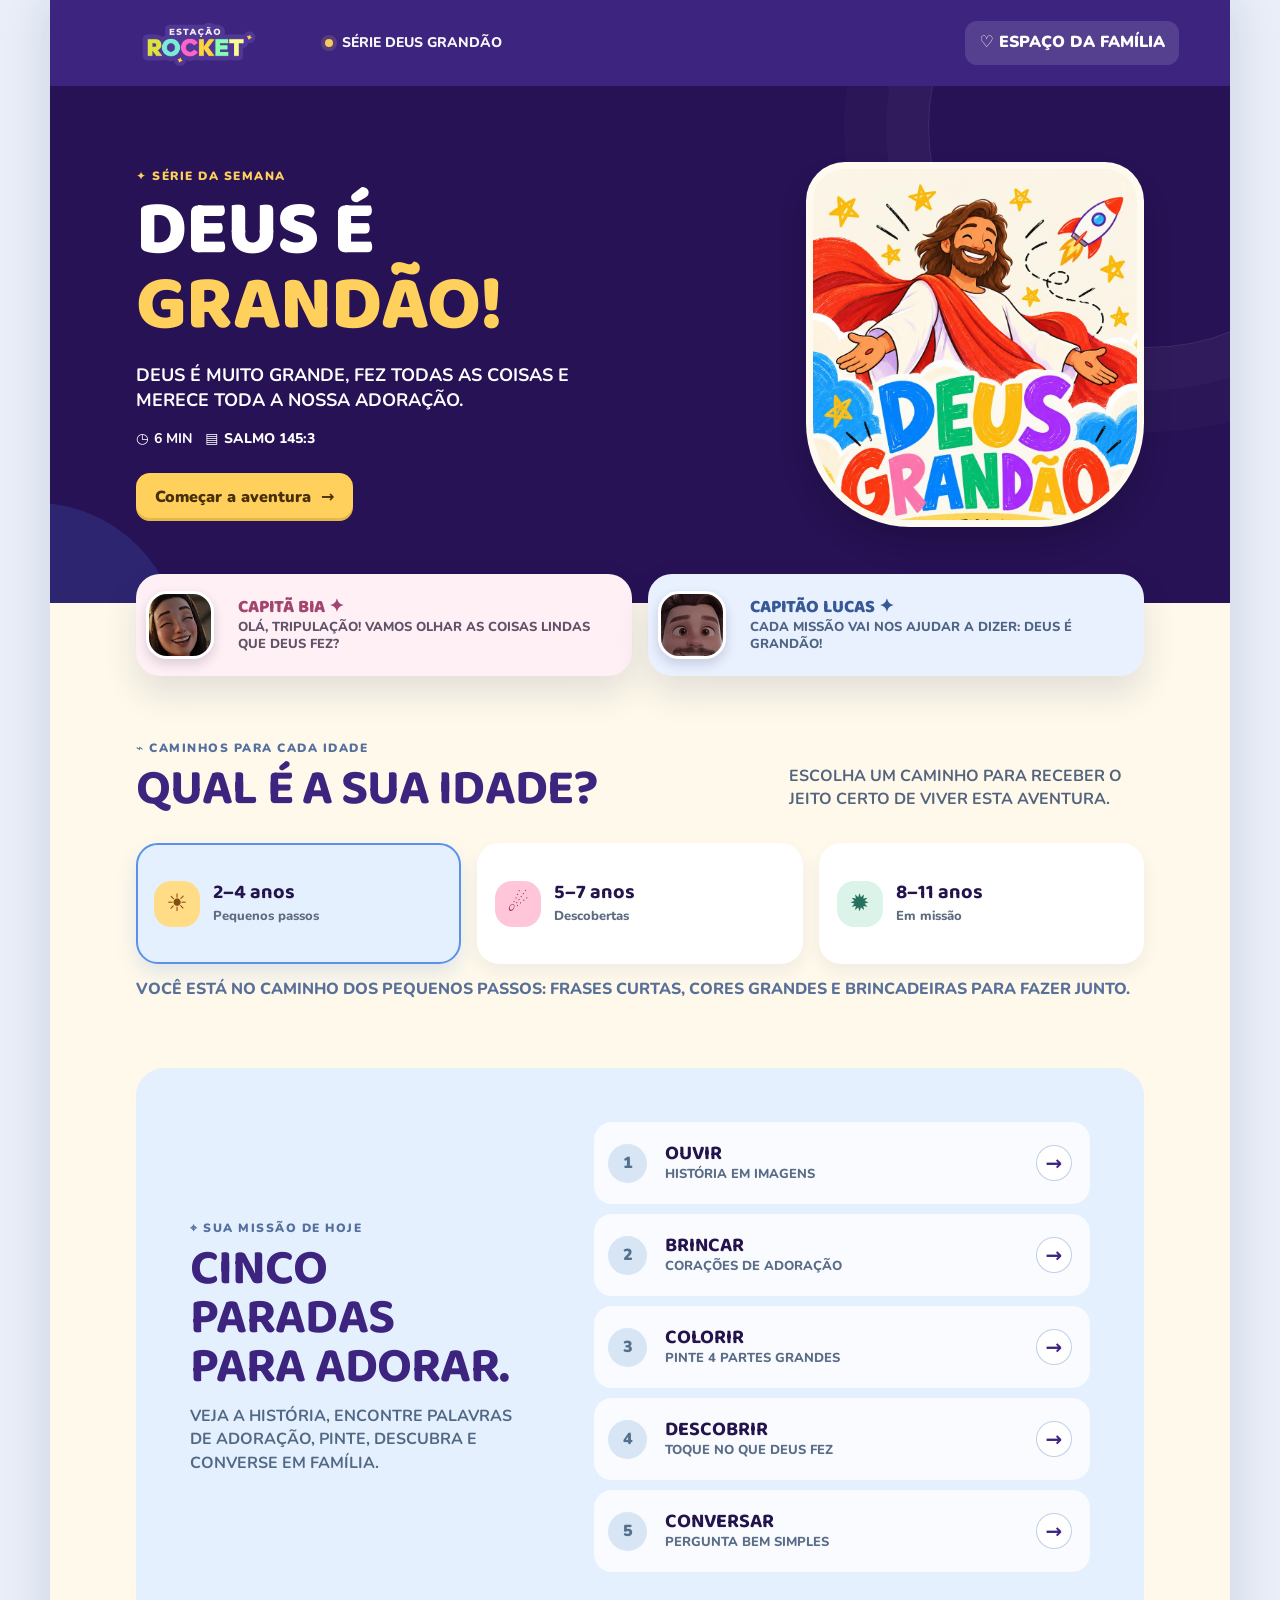
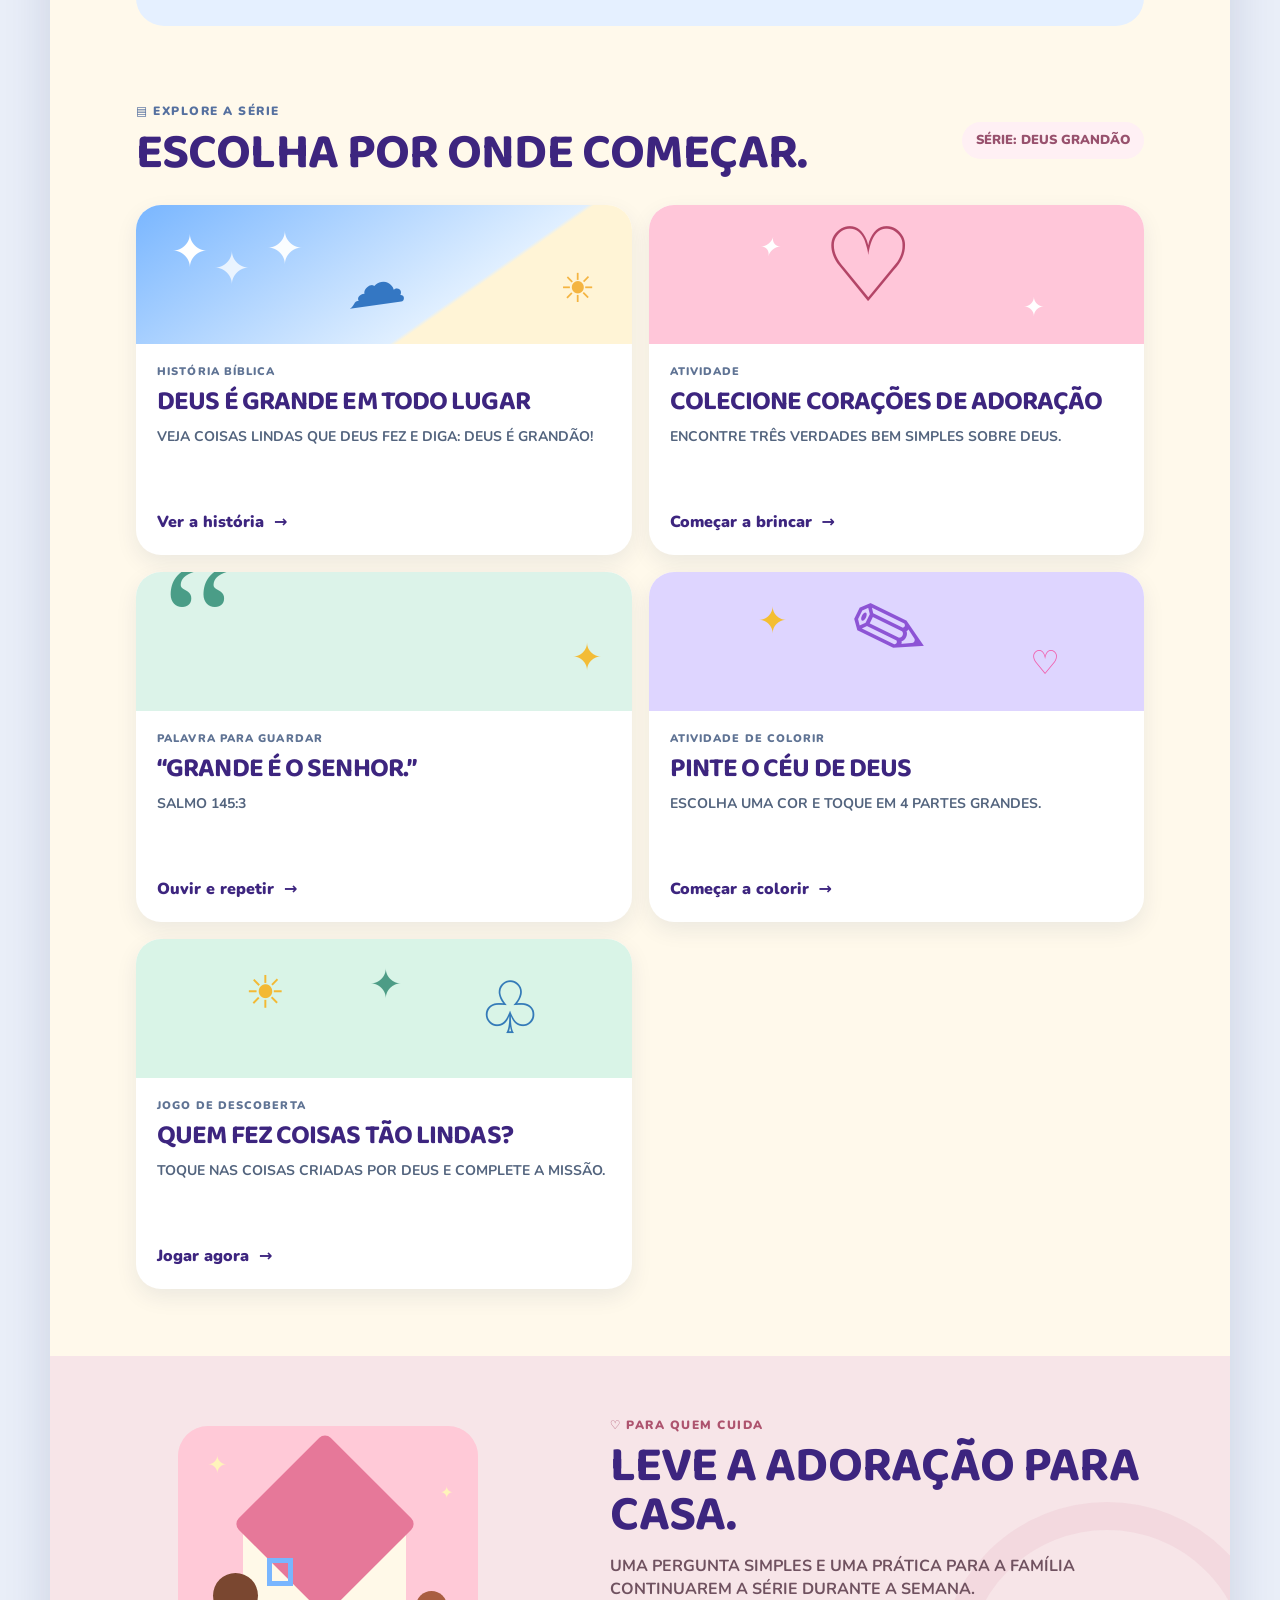
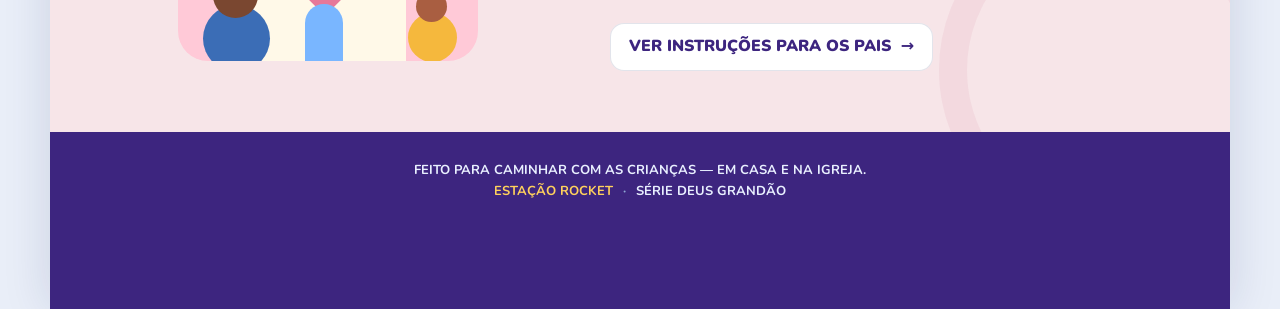
==== commit 85794098: "Ajusta foco e rótulos acessíveis da interface infantil" ====
--- a/estacao-rocket-preview/index.html
+++ b/estacao-rocket-preview/index.html
@@ -50,7 +50,7 @@
           </figure>
         </section>
 
-        <section class="instructor-dock" aria-label="Instrutores da Estação Rocket">
+        <section class="instructor-dock" aria-label="INSTRUTORES DA ESTAÇÃO ROCKET">
           <article class="instructor-message bia-guide">
             <span class="instructor-avatar bia-avatar" aria-hidden="true"></span>
             <div>
@@ -102,27 +102,27 @@
             <li class="journey-step" id="storyStep">
               <span class="step-badge" aria-hidden="true">1</span>
               <span><strong>Ouvir</strong><small id="storyLabel">História em imagens</small></span>
-              <button type="button" data-start-story aria-label="Ouvir a história">→</button>
+              <button type="button" data-start-story aria-label="OUVIR A HISTÓRIA">→</button>
             </li>
             <li class="journey-step" id="activityStep">
               <span class="step-badge" aria-hidden="true">2</span>
               <span><strong>Brincar</strong><small id="activityLabel">Corações de adoração</small></span>
-              <button type="button" data-open-activity aria-label="Abrir atividade">→</button>
+              <button type="button" data-open-activity aria-label="ABRIR ATIVIDADE">→</button>
             </li>
             <li class="journey-step" id="colorStep">
               <span class="step-badge" aria-hidden="true">3</span>
               <span><strong>Colorir</strong><small id="colorLabel">Meu desenho de Deus Grandão</small></span>
-              <button type="button" data-open-color aria-label="Abrir atividade de colorir">→</button>
+              <button type="button" data-open-color aria-label="ABRIR ATIVIDADE DE COLORIR">→</button>
             </li>
             <li class="journey-step" id="discoveryStep">
               <span class="step-badge" aria-hidden="true">4</span>
               <span><strong>Descobrir</strong><small id="discoveryLabel">Jogo das coisas criadas por Deus</small></span>
-              <button type="button" data-open-discovery aria-label="Abrir jogo de descobertas">→</button>
+              <button type="button" data-open-discovery aria-label="ABRIR JOGO DE DESCOBERTAS">→</button>
             </li>
             <li class="journey-step">
               <span class="step-badge" aria-hidden="true">5</span>
               <span><strong>Conversar</strong><small id="talkLabel">Uma pergunta para a família</small></span>
-              <button type="button" data-open-family aria-label="Abrir conversa em família">→</button>
+              <button type="button" data-open-family aria-label="ABRIR CONVERSA EM FAMÍLIA">→</button>
             </li>
           </ol>
         </section>
@@ -219,7 +219,7 @@
       </footer>
     </div>
 
-    <nav class="mobile-nav" aria-label="Navegação principal">
+    <nav class="mobile-nav" aria-label="NAVEGAÇÃO PRINCIPAL">
       <a href="#inicio" class="is-current" data-nav-target="#inicio" aria-current="page"><span aria-hidden="true">⌂</span>Início</a>
       <a href="#historias" data-nav-target="#historias"><span aria-hidden="true">▤</span>Histórias</a>
       <button type="button" data-open-activity><span aria-hidden="true">✎</span>Atividades</button>
@@ -228,7 +228,7 @@
 
     <div class="modal-backdrop" id="storyModal" hidden>
       <section class="modal story-modal" role="dialog" aria-modal="true" aria-labelledby="story-modal-title" aria-describedby="storySlideText" tabindex="-1">
-        <button class="modal-close" type="button" data-close-modal aria-label="Fechar">×</button>
+        <button class="modal-close" type="button" data-close-modal aria-label="FECHAR">×</button>
         <div class="story-progress" role="progressbar" aria-label="PROGRESSO DA HISTÓRIA" aria-valuemin="1" aria-valuemax="8" aria-valuenow="1"><span class="is-current"></span><span></span><span></span></div>
         <div class="story-scene" id="storyScene" aria-hidden="true">
           <span class="scene-star">✦</span><span class="scene-star scene-star-two">✦</span><div class="scene-sun"></div><div class="scene-planet"></div><div class="scene-hill"></div>
@@ -258,9 +258,9 @@
           <p><strong>Capitã Bia:</strong> <span id="heartGuide">Toque em cada coração devagar. Ele vai revelar uma verdade!</span></p>
         </div>
         <div class="heart-field" id="heartField" aria-live="polite">
-          <button class="collect-heart heart-one" type="button" data-heart="Deus é Grandão" aria-label="Encontrar primeiro coração">♡</button>
-          <button class="collect-heart heart-two" type="button" data-heart="Eu posso cantar" aria-label="Encontrar segundo coração">♡</button>
-          <button class="collect-heart heart-three" type="button" data-heart="Eu posso orar" aria-label="Encontrar terceiro coração">♡</button>
+          <button class="collect-heart heart-one" type="button" data-heart="Deus é Grandão" aria-label="ENCONTRAR PRIMEIRO CORAÇÃO">♡</button>
+          <button class="collect-heart heart-two" type="button" data-heart="Eu posso cantar" aria-label="ENCONTRAR SEGUNDO CORAÇÃO">♡</button>
+          <button class="collect-heart heart-three" type="button" data-heart="Eu posso orar" aria-label="ENCONTRAR TERCEIRO CORAÇÃO">♡</button>
         </div>
         <p class="activity-status" id="activityStatus">Encontre os 3 corações escondidos.</p>
         <div class="activity-reward" id="activityReward" hidden>
@@ -278,21 +278,21 @@
     <button class="modal-close" type="button" data-close-modal aria-label="Fechar">×</button>
     <div id="colorGalleryView">
       <p class="eyebrow soft"><span aria-hidden="true">✎</span> Galeria de desenhos</p>
-      <h2 id="color-gallery-title">Vamos colorir!</h2>
+      <h2 id="color-gallery-title" tabindex="-1">Vamos colorir!</h2>
       <p class="color-gallery-intro" id="color-gallery-description">ESCOLHA UMA MISSÃO PARA COMEÇAR.</p>
-      <div class="color-gallery-filters" id="colorGalleryFilters" role="group" aria-label="Filtrar desenhos por idade">
+      <div class="color-gallery-filters" id="colorGalleryFilters" role="group" aria-label="FILTRAR DESENHOS POR IDADE">
         <button type="button" data-gallery-filter="all" class="is-active" aria-pressed="true">Todas</button>
         <button type="button" data-gallery-filter="2-4" aria-pressed="false">2–4 anos</button>
         <button type="button" data-gallery-filter="5-7" aria-pressed="false">5–7 anos</button>
         <button type="button" data-gallery-filter="8-11" aria-pressed="false">8–11 anos</button>
       </div>
-      <div class="color-gallery" id="colorGallery" aria-label="Escolha uma ilustração"></div>
+      <div class="color-gallery" id="colorGallery" aria-label="ESCOLHA UMA ILUSTRAÇÃO"></div>
     </div>
 
     <div id="colorEditorView" hidden>
       <button class="color-back-button" type="button" id="backColorGallery">← Galeria</button>
       <p class="eyebrow soft"><span aria-hidden="true">✎</span> Minha missão de pintura</p>
-      <h2 id="color-modal-title">Astronauta Rocket</h2>
+      <h2 id="color-modal-title" tabindex="-1">Astronauta Rocket</h2>
       <p id="colorModalCopy">Escolha uma cor e pinte cada detalhe do seu jeito.</p>
       <div class="color-progress"><span id="colorProgress" aria-live="polite">PRONTO PARA COLORIR</span></div>
       <p class="paint-step-label">1. ESCOLHA UMA COR</p>
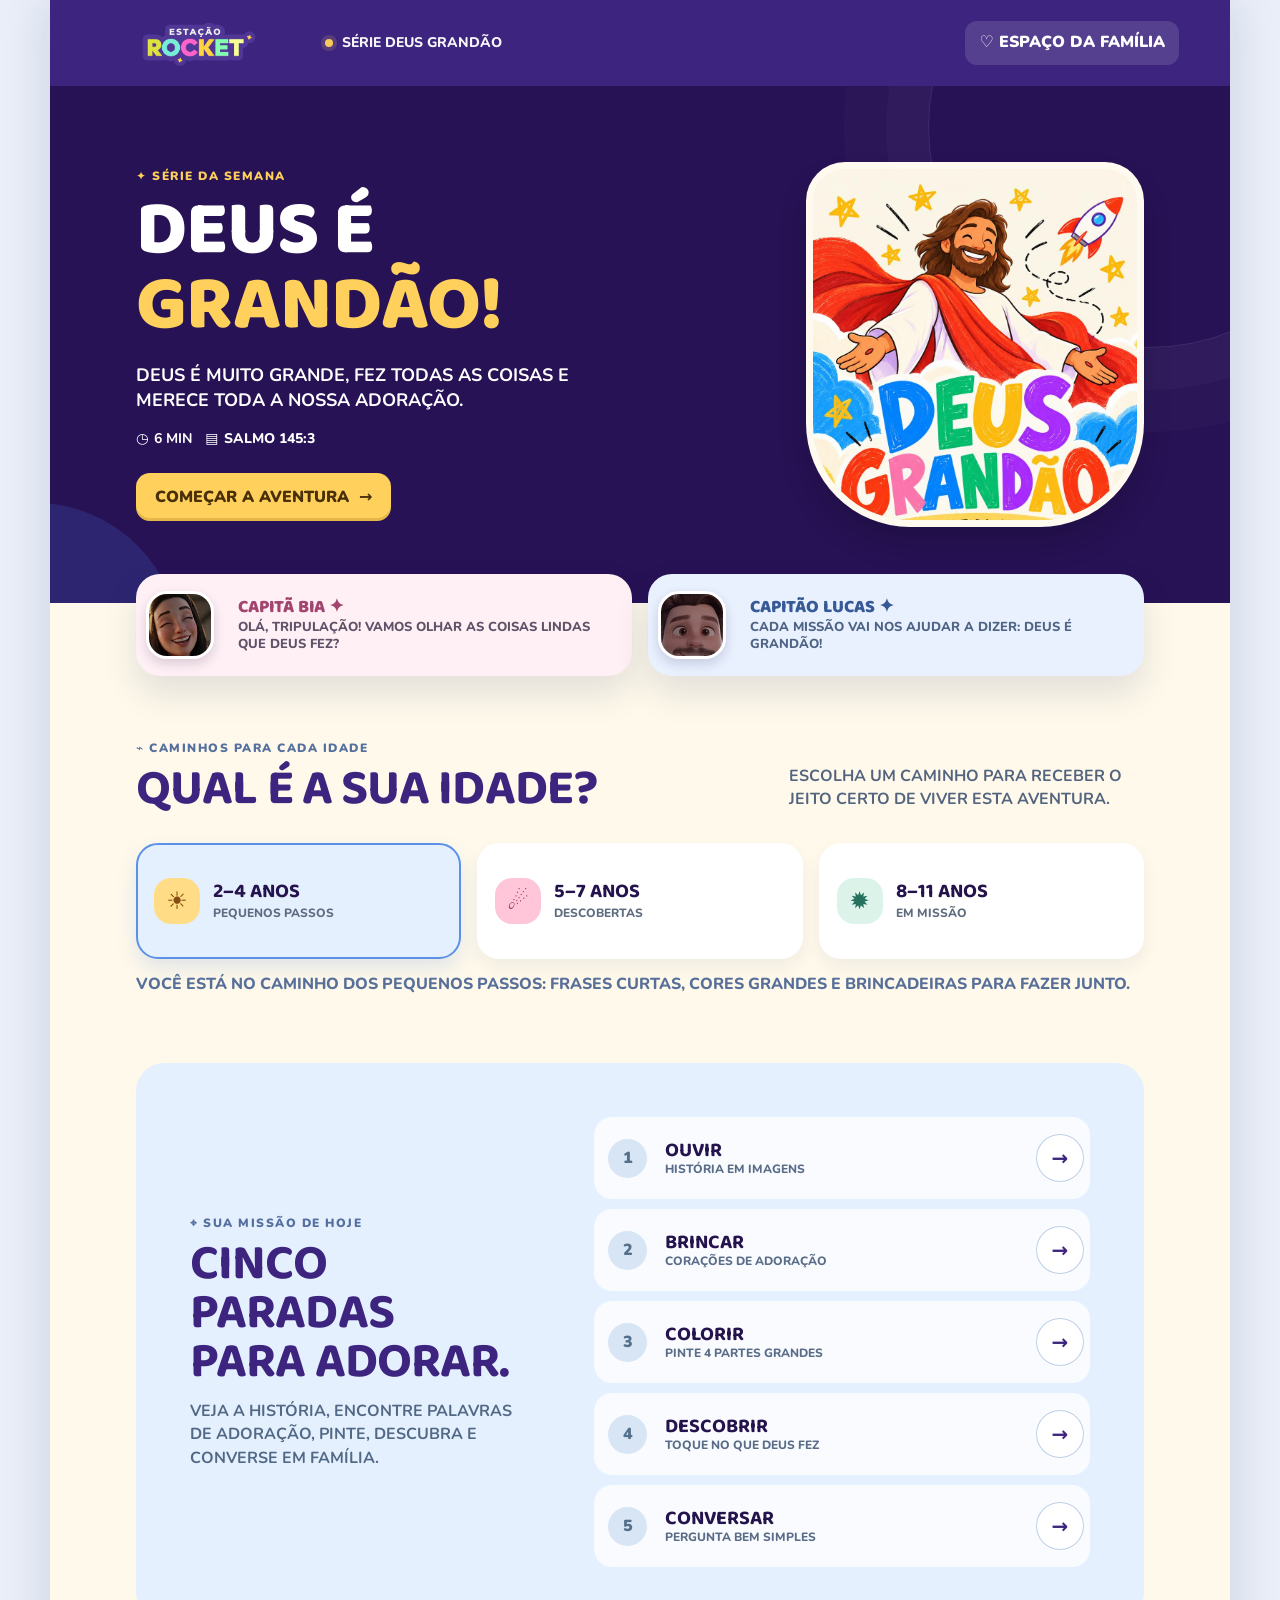
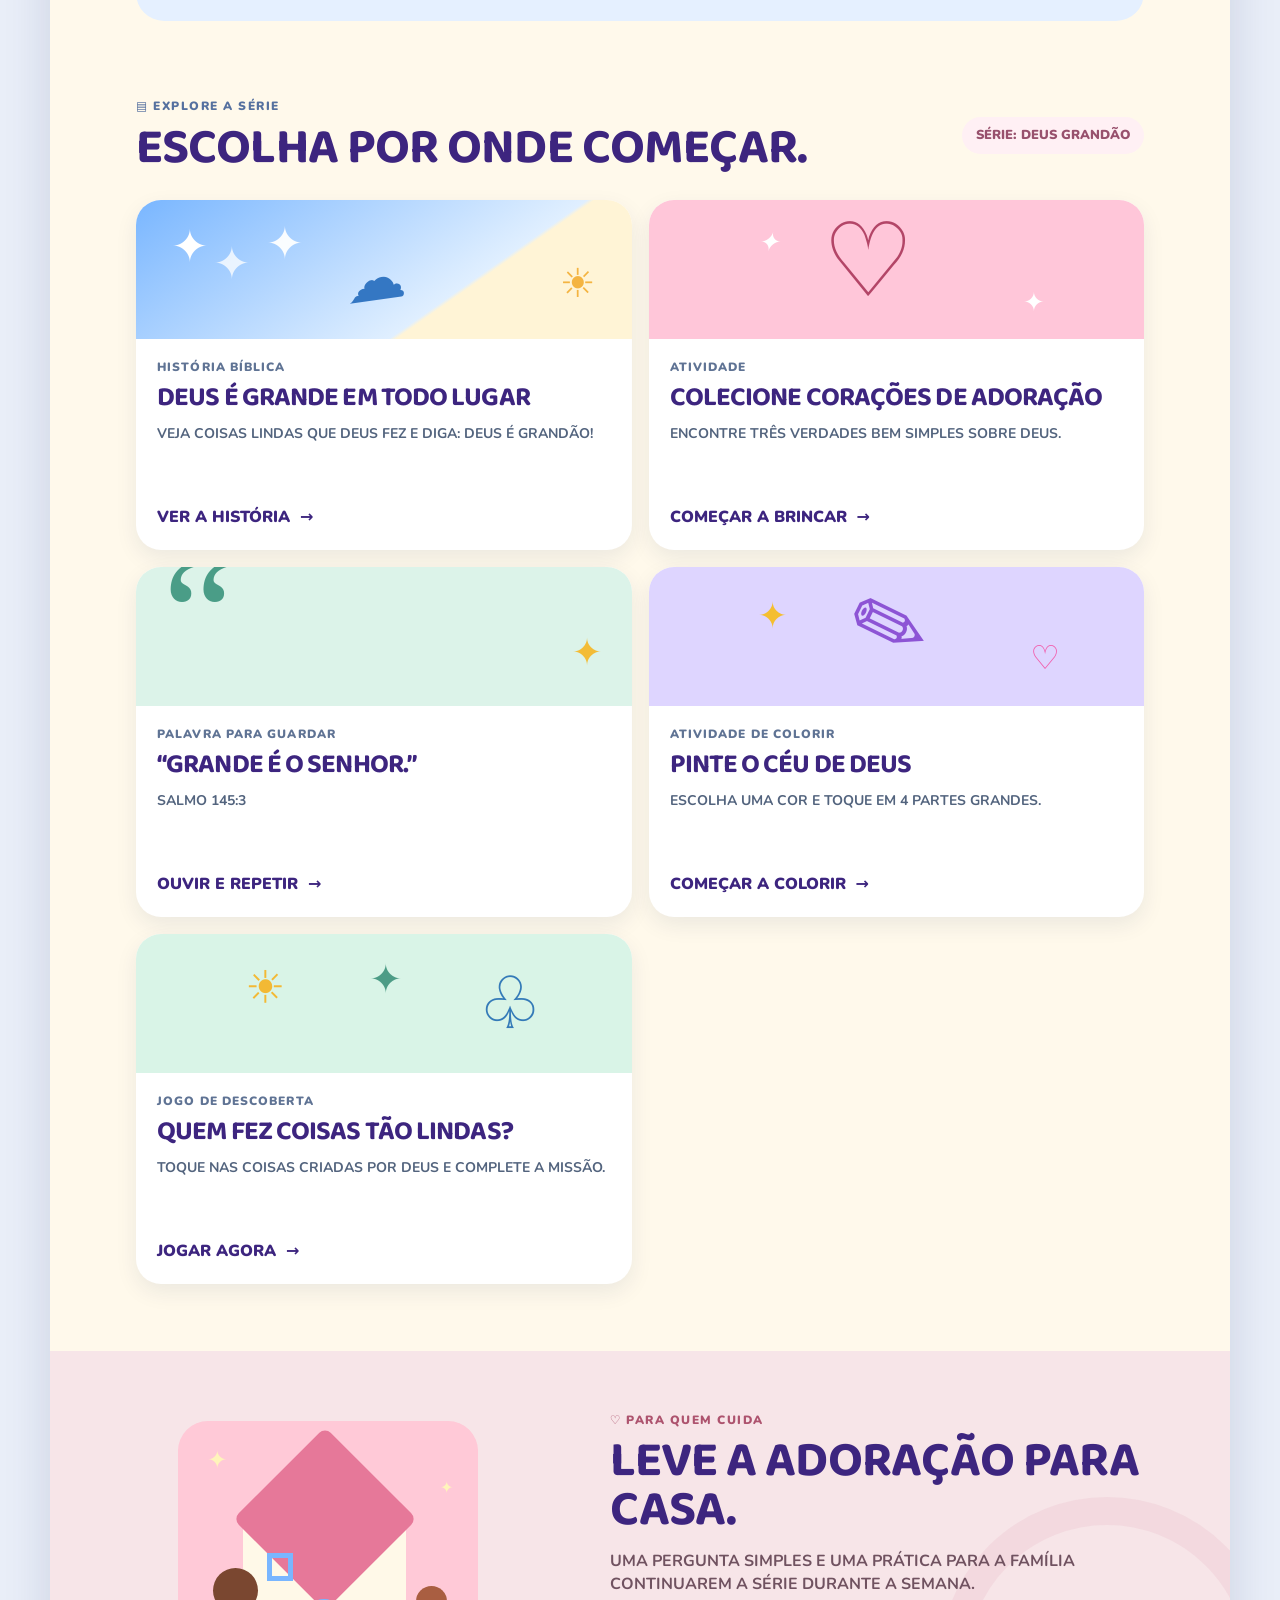
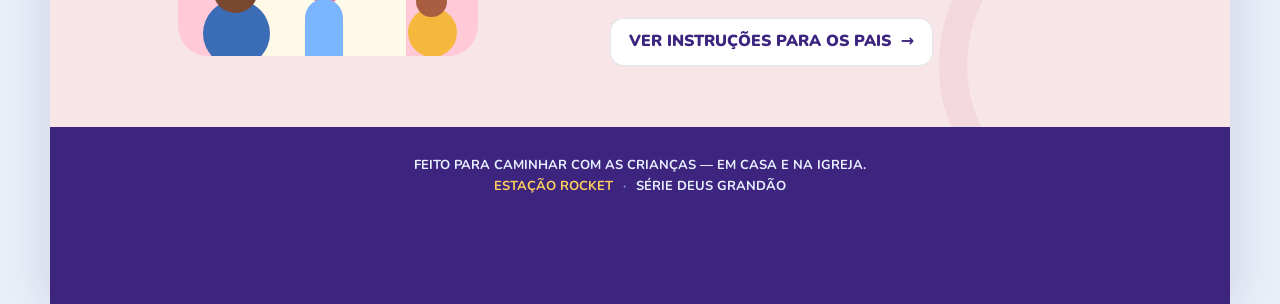
==== commit 90e63e09: "Padroniza rótulos acessíveis em letras maiúsculas" ====
--- a/estacao-rocket-preview/index.html
+++ b/estacao-rocket-preview/index.html
@@ -46,7 +46,7 @@
           </div>
 
           <figure class="series-art">
-            <img src="assets/deus-grandao.jpeg" alt="Identidade visual da série Deus Grandão, com Jesus e um foguete.">
+            <img src="assets/deus-grandao.jpeg" alt="IDENTIDADE VISUAL DA SÉRIE DEUS GRANDÃO, COM JESUS E UM FOGUETE.">
           </figure>
         </section>
 
@@ -249,7 +249,7 @@
 
     <div class="modal-backdrop" id="activityModal" hidden>
       <section class="modal activity-modal" role="dialog" aria-modal="true" aria-labelledby="activity-modal-title" aria-describedby="activityModalCopy" tabindex="-1">
-        <button class="modal-close" type="button" data-close-modal aria-label="Fechar">×</button>
+        <button class="modal-close" type="button" data-close-modal aria-label="FECHAR">×</button>
         <p class="eyebrow soft"><span aria-hidden="true">✦</span> Brincadeira da semana</p>
         <h2 id="activity-modal-title">Colecione corações de adoração!</h2>
         <p id="activityModalCopy">Toque em cada coração e descubra uma verdade para adorar a Deus.</p>
@@ -275,7 +275,7 @@
     
 <div class="modal-backdrop" id="colorModal" hidden>
   <section class="modal color-modal" role="dialog" aria-modal="true" aria-labelledby="color-gallery-title" aria-describedby="color-gallery-description" tabindex="-1">
-    <button class="modal-close" type="button" data-close-modal aria-label="Fechar">×</button>
+    <button class="modal-close" type="button" data-close-modal aria-label="FECHAR">×</button>
     <div id="colorGalleryView">
       <p class="eyebrow soft"><span aria-hidden="true">✎</span> Galeria de desenhos</p>
       <h2 id="color-gallery-title" tabindex="-1">Vamos colorir!</h2>
@@ -328,7 +328,7 @@
 
 <div class="modal-backdrop" id="discoveryModal" hidden>
       <section class="modal discovery-modal" role="dialog" aria-modal="true" aria-labelledby="discovery-modal-title" aria-describedby="discoveryModalCopy" tabindex="-1">
-        <button class="modal-close" type="button" data-close-modal aria-label="Fechar">×</button>
+        <button class="modal-close" type="button" data-close-modal aria-label="FECHAR">×</button>
         <p class="eyebrow soft"><span aria-hidden="true">⌁</span> Jogo da criação</p>
         <h2 id="discovery-modal-title">Quem fez essas coisas?</h2>
         <p id="discoveryModalCopy">Toque nas coisas que Deus fez.</p>
@@ -349,7 +349,7 @@
 
     <div class="modal-backdrop" id="familyModal" hidden>
       <section class="modal family-modal" role="dialog" aria-modal="true" aria-labelledby="family-modal-title" aria-describedby="guidePractice" tabindex="-1">
-        <button class="modal-close" type="button" data-close-modal aria-label="Fechar">×</button>
+        <button class="modal-close" type="button" data-close-modal aria-label="FECHAR">×</button>
         <p class="eyebrow soft"><span aria-hidden="true">♡</span> Guia para a família</p>
         <h2 id="family-modal-title">Uma conversa de cinco minutos.</h2>
         <div class="guide-question">
--- a/estacao-rocket-preview/styles.css
+++ b/estacao-rocket-preview/styles.css
@@ -348,3 +348,278 @@
   .gallery-preview { height: 94px; }
   .color-gallery-item { min-height: 150px; }
 }
+
+
+/* REFINAMENTO DE UI/UX INFANTIL — LEGIBILIDADE, TOQUE E ORIENTAÇÃO */
+html {
+  scroll-padding-top: 18px;
+  -webkit-text-size-adjust: 100%;
+}
+body, body * {
+  text-transform: uppercase;
+}
+:where(a, button, input, select, textarea, summary, [tabindex]):focus-visible {
+  outline: 4px solid #f2ba36;
+  outline-offset: 3px;
+  box-shadow: 0 0 0 2px #fff;
+}
+button, a, summary {
+  -webkit-tap-highlight-color: transparent;
+  touch-action: manipulation;
+}
+button:disabled, [aria-disabled="true"] {
+  cursor: not-allowed;
+  opacity: .55;
+}
+.skip-link {
+  min-height: 48px;
+  display: inline-flex;
+  align-items: center;
+}
+.eyebrow, .card-label {
+  font-size: 12px;
+}
+.age-option small, .journey-step small, .gallery-copy small {
+  font-size: 12px;
+  line-height: 1.3;
+}
+.age-option {
+  min-height: 116px;
+}
+.journey-step button {
+  width: 48px;
+  height: 48px;
+  min-width: 48px;
+  min-height: 48px;
+}
+.modal-close {
+  width: 48px;
+  height: 48px;
+  min-width: 48px;
+  min-height: 48px;
+  display: grid;
+  place-items: center;
+}
+.color-modal {
+  scrollbar-width: thin;
+  scrollbar-color: #b39bdc #f4effb;
+}
+.color-modal .paint-step-label {
+  margin: 15px 0 6px;
+  color: #574579;
+  font-size: 13px;
+  font-weight: 1000;
+  letter-spacing: .04em;
+}
+.color-gallery-filters button {
+  min-height: 44px;
+  padding: 9px 15px;
+  font-size: 13px;
+}
+.color-gallery-item {
+  min-height: 180px;
+  padding: 12px;
+  border-width: 2px;
+  transition: transform .16s ease, border-color .16s ease, box-shadow .16s ease;
+}
+.color-gallery-item:hover {
+  transform: translateY(-2px);
+  box-shadow: 0 8px 18px rgba(47, 27, 91, .10);
+}
+.color-gallery-item:focus-visible {
+  outline-offset: 2px;
+}
+.gallery-preview {
+  width: min(100%, 156px);
+  aspect-ratio: 1;
+}
+.gallery-copy strong {
+  font-size: 14px;
+  line-height: 1.2;
+}
+.gallery-copy small {
+  font-size: 11px;
+}
+.gallery-start {
+  font-size: 13px;
+}
+.color-back-button {
+  min-height: 44px;
+  padding: 8px 4px;
+  font-size: 14px;
+}
+.paint-palette {
+  gap: 11px;
+  margin: 10px 0 16px;
+}
+.color-modal .paint-swatch {
+  width: 48px;
+  height: 48px;
+  min-width: 48px;
+  min-height: 48px;
+  border: 3px solid rgba(47, 27, 91, .18);
+  box-shadow: 0 2px 0 rgba(47, 27, 91, .12);
+}
+.color-modal .paint-swatch.is-selected {
+  outline: 4px solid #4a2b86;
+  outline-offset: 3px;
+  border-color: #fff;
+  transform: scale(1.04);
+}
+.paint-tools .paint-tool {
+  min-height: 56px;
+  padding: 10px 8px;
+  font-size: 14px;
+  line-height: 1.15;
+}
+.paint-more-options summary {
+  min-height: 44px;
+  display: flex;
+  align-items: center;
+  font-size: 13px;
+}
+.paint-more-grid .paint-tool,
+.paint-more-grid .secondary-button {
+  min-height: 48px;
+  padding: 9px 10px;
+  font-size: 12px;
+}
+.brush-size-control {
+  min-height: 48px;
+  font-size: 12px;
+}
+.brush-size-control input {
+  min-height: 28px;
+  width: 100%;
+  accent-color: #4a2b86;
+}
+.color-save-actions {
+  display: grid;
+  grid-template-columns: minmax(0, 1fr) minmax(0, 1fr);
+  gap: 10px;
+  margin-top: 14px;
+}
+.color-save-actions .primary-button,
+.color-save-actions .secondary-button {
+  min-height: 54px;
+  padding: 12px;
+  font-size: 13px;
+}
+.color-save-actions .color-finish-button {
+  margin-top: 0;
+}
+#coloringStage[aria-busy="true"] {
+  position: relative;
+  min-height: 160px;
+}
+#coloringStage[aria-busy="true"]::after {
+  content: "CARREGANDO ILUSTRAÇÃO...";
+  position: absolute;
+  z-index: 5;
+  inset: 12px;
+  display: grid;
+  place-items: center;
+  padding: 16px;
+  border-radius: 16px;
+  color: #4a2b86;
+  background: rgba(255, 253, 248, .92);
+  font-size: 13px;
+  font-weight: 1000;
+  letter-spacing: .04em;
+}
+.rocket-paint-stack {
+  width: min(100%, 560px);
+  border: 2px solid #e4d9f2;
+  border-radius: 20px;
+  background: #fff;
+}
+.mobile-nav a, .mobile-nav button {
+  min-height: 56px;
+}
+.mobile-nav a:focus-visible, .mobile-nav button:focus-visible {
+  outline-color: #ffd15c;
+  outline-offset: -2px;
+}
+@media (max-width: 760px) {
+  .age-option {
+    min-height: 84px;
+  }
+  .age-option small, .journey-step small {
+    font-size: 12px;
+  }
+  .journey-step button {
+    width: 48px;
+    height: 48px;
+  }
+  .modal-close {
+    width: 46px;
+    height: 46px;
+    min-width: 46px;
+    min-height: 46px;
+  }
+  .color-modal .paint-swatch {
+    width: 44px;
+    height: 44px;
+    min-width: 44px;
+    min-height: 44px;
+  }
+  .color-gallery-filters button {
+    min-height: 44px;
+    padding: 8px 11px;
+    font-size: 12px;
+  }
+  .color-gallery-item {
+    min-height: 158px;
+    padding: 8px;
+  }
+  .gallery-copy strong {
+    font-size: 13px;
+  }
+  .gallery-copy small {
+    font-size: 11px;
+  }
+  .color-save-actions {
+    grid-template-columns: 1fr;
+  }
+  .color-save-actions .primary-button,
+  .color-save-actions .secondary-button {
+    width: 100%;
+  }
+  .paint-tools .paint-tool {
+    min-height: 54px;
+    padding: 8px 5px;
+    font-size: 12px;
+  }
+  .paint-more-grid .paint-tool,
+  .paint-more-grid .secondary-button {
+    min-height: 48px;
+    font-size: 11px;
+  }
+  .coloring-stage {
+    overflow: visible;
+  }
+  .rocket-paint-stack {
+    width: min(100%, 420px);
+  }
+}
+@media (max-width: 380px) {
+  .color-gallery-filters {
+    gap: 5px;
+  }
+  .color-gallery-filters button {
+    flex: 1 1 calc(50% - 5px);
+    padding-inline: 7px;
+  }
+  .color-modal .paint-tools {
+    grid-template-columns: 1fr;
+  }
+  .paint-tools .paint-tool {
+    min-height: 48px;
+  }
+}
+@media (hover: none) {
+  .age-option:hover, .color-gallery-item:hover,
+  .primary-button:hover, .secondary-button:hover {
+    transform: none;
+  }
+}
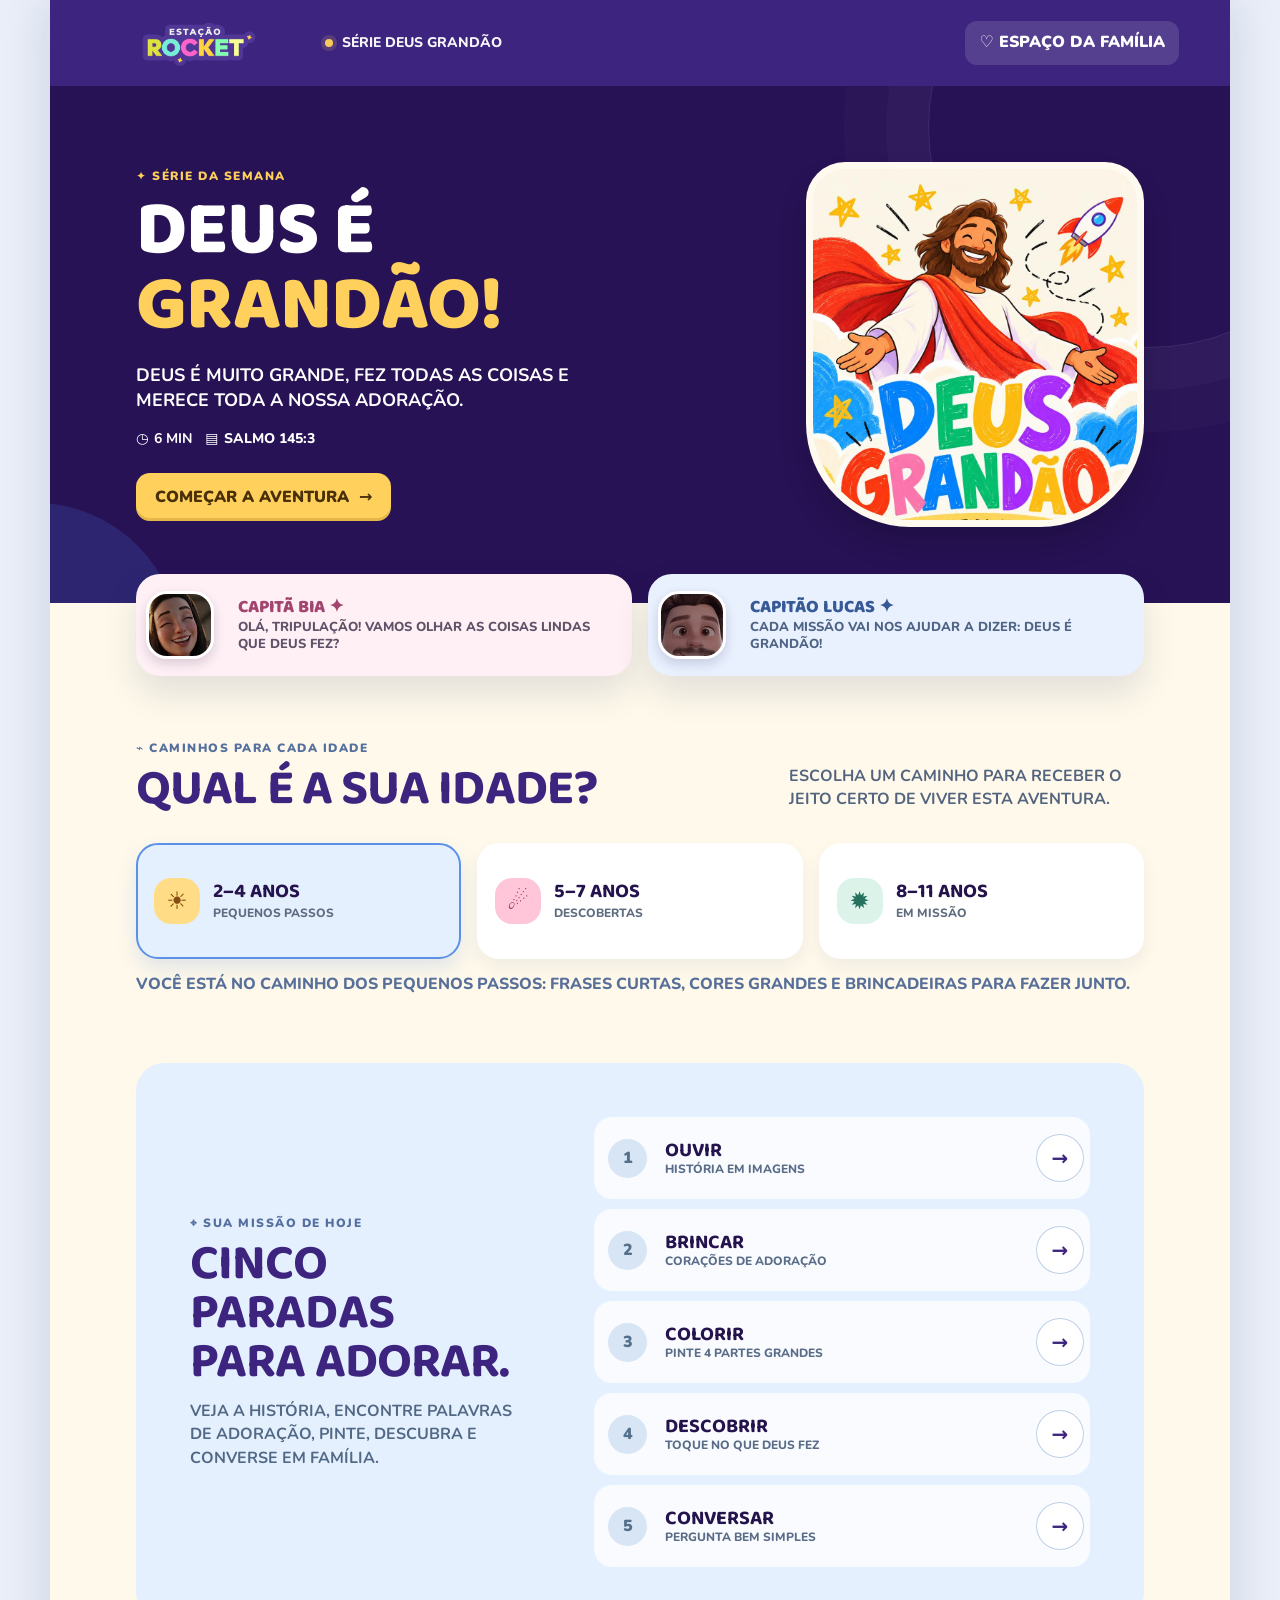
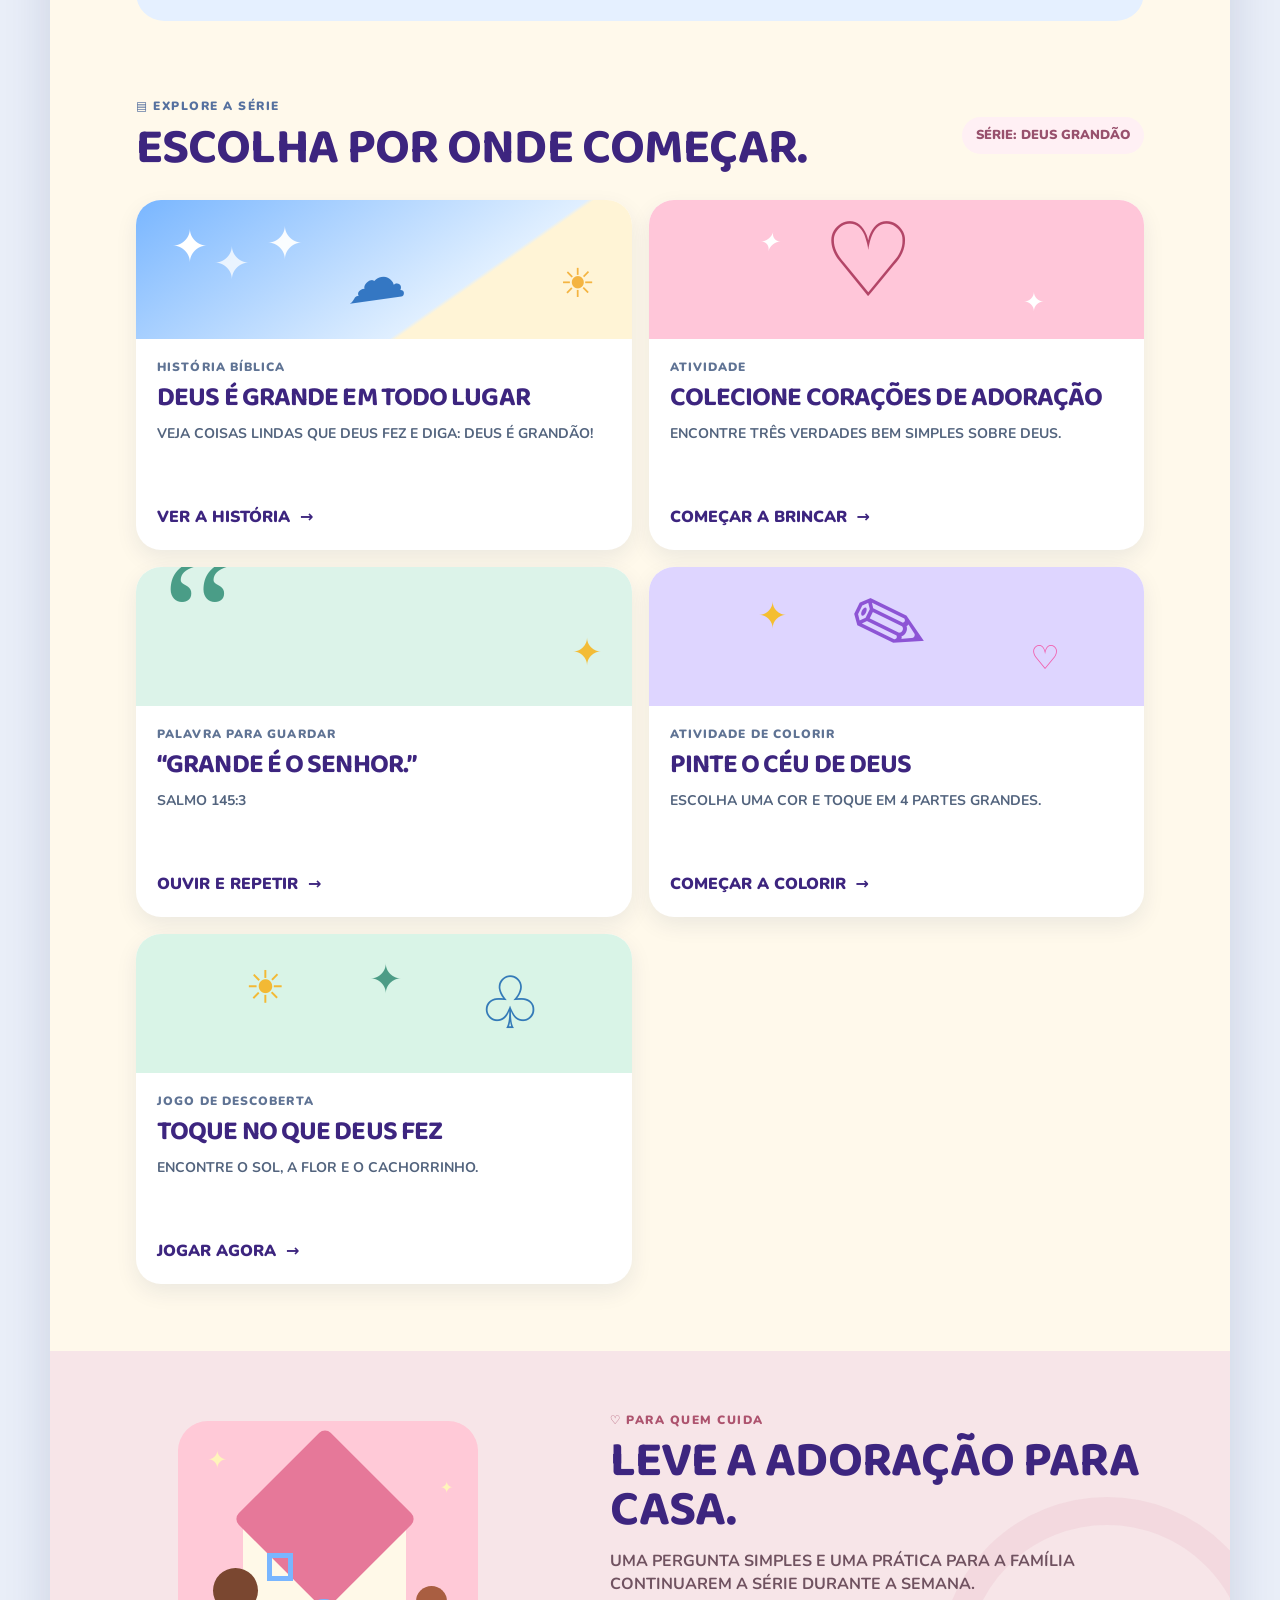
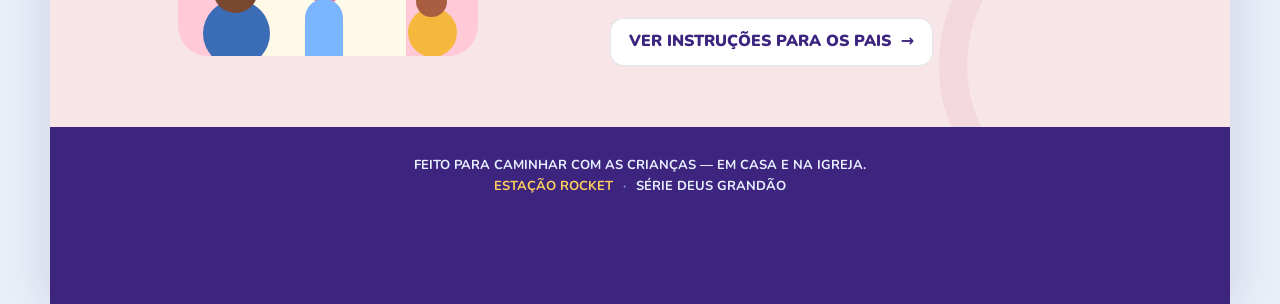
==== commit 1cd7a4e0: "Restaura orientação da Capitã Bia no editor de pintura" ====
--- a/estacao-rocket-preview/index.html
+++ b/estacao-rocket-preview/index.html
@@ -293,7 +293,11 @@
       <button class="color-back-button" type="button" id="backColorGallery">← Galeria</button>
       <p class="eyebrow soft"><span aria-hidden="true">✎</span> Minha missão de pintura</p>
       <h2 id="color-modal-title" tabindex="-1">Astronauta Rocket</h2>
-      <p id="colorModalCopy">Escolha uma cor e pinte cada detalhe do seu jeito.</p>
+      <p id="colorModalCopy">ESCOLHA UMA COR E PINTE CADA DETALHE DO SEU JEITO.</p>
+      <div class="modal-guide bia-mini paint-coach">
+        <span class="instructor-avatar bia-avatar" aria-hidden="true"></span>
+        <p><strong>CAPITÃ BIA:</strong> <span id="colorGuide">ESCOLHA UMA COR E USE O BALDE NAS ÁREAS FECHADAS. O PINCEL FAZ SEUS PRÓPRIOS TRAÇOS!</span></p>
+      </div>
       <div class="color-progress"><span id="colorProgress" aria-live="polite">PRONTO PARA COLORIR</span></div>
       <p class="paint-step-label">1. ESCOLHA UMA COR</p>
       <div class="paint-palette" id="paintPalette" role="group" aria-label="ESCOLHA UMA COR"></div>
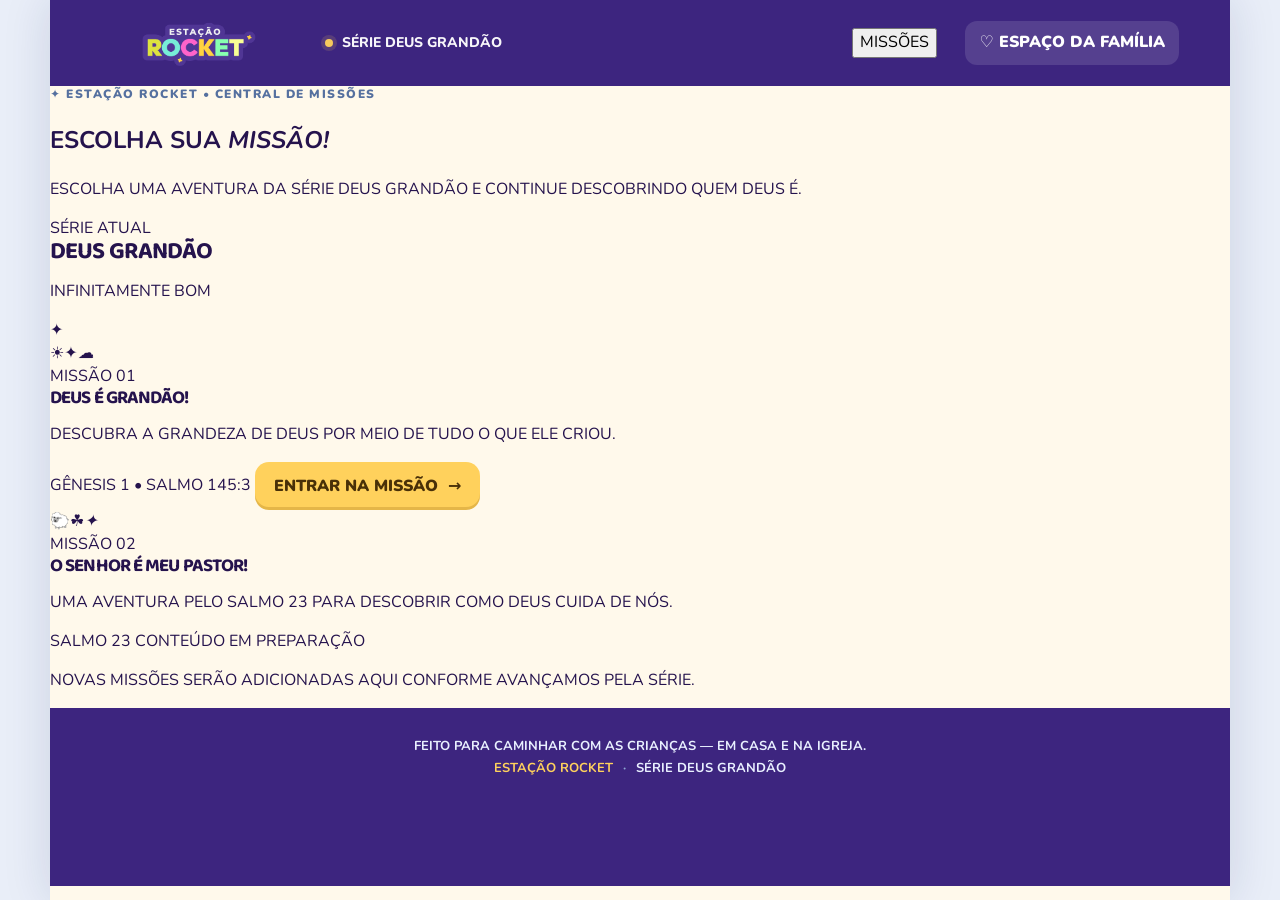
==== commit 5f99f5f3: "Add series and mission selection experience" ====
--- a/estacao-rocket-preview/index.html
+++ b/estacao-rocket-preview/index.html
@@ -24,6 +24,7 @@
           <span class="live-dot" aria-hidden="true"></span>
           Série Deus Grandão
         </div>
+        <button class="missions-link" type="button" data-show-missions>Missões</button>
         <a class="family-link" href="pais.html" aria-label="ESPAÇO DA FAMÍLIA">
           <span aria-hidden="true">♡</span>
           Espaço da família
@@ -31,6 +32,33 @@
       </header>
 
       <main id="principal">
+        <section class="mission-catalog" id="missionCatalog" aria-labelledby="catalog-title">
+          <div class="catalog-heading">
+            <p class="eyebrow soft">✦ ESTAÇÃO ROCKET • CENTRAL DE MISSÕES</p>
+            <h1 id="catalog-title">Escolha sua <em>missão!</em></h1>
+            <p>Escolha uma aventura da série Deus Grandão e continue descobrindo quem Deus é.</p>
+          </div>
+          <section class="catalog-series" aria-labelledby="catalog-series-title">
+            <div class="catalog-series-heading">
+              <div><span class="series-kicker">SÉRIE ATUAL</span><h2 id="catalog-series-title">Deus Grandão</h2><p>Infinitamente Bom</p></div>
+              <span class="series-symbol" aria-hidden="true">✦</span>
+            </div>
+            <div class="mission-cards">
+              <article class="mission-choice mission-choice-ready">
+                <div class="mission-choice-art creation-art" aria-hidden="true"><span>☀</span><b>✦</b><i>☁</i></div>
+                <div class="mission-choice-copy"><span class="mission-number">MISSÃO 01</span><h3>Deus é Grandão!</h3><p>Descubra a grandeza de Deus por meio de tudo o que Ele criou.</p><span class="mission-reference">GÊNESIS 1 • SALMO 145:3</span>
+                <button class="primary-button" type="button" data-select-mission="creation">Entrar na missão <span aria-hidden="true">→</span></button></div>
+              </article>
+              <article class="mission-choice mission-choice-upcoming">
+                <div class="mission-choice-art shepherd-art" aria-hidden="true"><span>🐑</span><b>☘</b><i>✦</i></div>
+                <div class="mission-choice-copy"><span class="mission-number">MISSÃO 02</span><h3>O Senhor é meu Pastor!</h3><p>Uma aventura pelo Salmo 23 para descobrir como Deus cuida de nós.</p><span class="mission-reference">SALMO 23</span>
+                <span class="mission-status">CONTEÚDO EM PREPARAÇÃO</span></div>
+              </article>
+            </div>
+          </section>
+          <p class="catalog-footer">Novas missões serão adicionadas aqui conforme avançamos pela série.</p>
+        </section>
+        <div id="missionExperience" hidden>
         <section class="hero" id="inicio" aria-labelledby="titulo-principal">
           <div class="hero-copy">
             <p class="eyebrow"><span aria-hidden="true">✦</span> Série da semana</p>
@@ -211,6 +239,7 @@
             <a class="secondary-button" href="pais.html">Ver instruções para os pais <span aria-hidden="true">→</span></a>
           </div>
         </section>
+        </div>
       </main>
 
       <footer class="footer">
--- a/estacao-rocket-preview/styles.css
+++ b/estacao-rocket-preview/styles.css
@@ -623,3 +623,129 @@
     transform: none;
   }
 }
+
+
+/* CORREÇÃO DO RECORTE DAS MINIATURAS: CADA CÉLULA DA FOLHA É QUADRADA */
+.gallery-preview {
+  display: block;
+  width: min(100%, 156px);
+  height: auto !important;
+  min-height: 0;
+  aspect-ratio: 1 / 1;
+  flex: 0 0 auto;
+  align-self: center;
+  background-size: 300% 200%;
+  background-repeat: no-repeat;
+  background-color: #fff;
+}
+@media (max-width: 760px) {
+  .gallery-preview {
+    width: min(100%, 148px);
+    height: auto !important;
+    aspect-ratio: 1 / 1;
+  }
+}
+
+
+/* Miniaturas individuais: sem sprite sheet ou recorte por coordenadas */
+.gallery-preview {
+  display: block;
+  width: min(100%, 156px);
+  height: 156px !important;
+  min-height: 0;
+  aspect-ratio: 1 / 1;
+  flex: 0 0 auto;
+  align-self: center;
+  overflow: hidden;
+  border-radius: 10px;
+  background: #fff;
+}
+.gallery-preview-image {
+  display: block;
+  width: 100%;
+  height: 100%;
+  object-fit: contain;
+  object-position: center;
+}
+.gallery-preview.image-unavailable::after {
+  content: "ILUSTRAÇÃO INDISPONÍVEL";
+  display: grid;
+  height: 100%;
+  place-items: center;
+  color: #6a558d;
+  font-size: 11px;
+  font-weight: 800;
+  text-align: center;
+}
+@media (max-width: 760px) {
+  .gallery-preview {
+    width: min(100%, 132px);
+    height: 132px !important;
+  }
+}
+
+/* PAIS.HTML — UX/UI RESPONSIVO */
+.parents-page{background:#f7f4fb;color:#30205f}
+.parents-page .site-shell{max-width:1160px;background:#fffdf9;box-shadow:0 18px 65px rgba(48,32,95,.08)}
+.parents-page .topbar{position:sticky;top:0;z-index:30;background:rgba(255,253,249,.96);backdrop-filter:blur(14px);border-bottom:1px solid #e6def1}
+.parents-page .parents-hero{display:grid;grid-template-columns:1.1fr .9fr;align-items:center;gap:32px;padding:clamp(38px,6vw,76px) clamp(24px,6vw,72px);background:linear-gradient(125deg,#f4efff,#fffaf1 75%);border-bottom:1px solid #e6def1}
+.parents-page .parents-hero h1{font-size:clamp(39px,5.3vw,64px);line-height:1.02;letter-spacing:-.04em;margin:0 0 18px}
+.parents-page .parents-hero>div:first-child>p:not(.eyebrow){max-width:570px;font-size:clamp(15px,1.6vw,18px);line-height:1.65;color:#746987;margin:0 0 25px}
+.parents-page .parents-hero .primary-button{display:inline-flex;align-items:center;gap:12px;min-height:50px;padding:0 21px;border-radius:14px;text-decoration:none}
+.parents-page .parent-rocket-art{width:min(100%,290px);height:260px;justify-self:center;position:relative;border-radius:42%;background:radial-gradient(circle at 50% 52%,#fff 0 34%,#eee5ff 35% 65%,transparent 66%);display:grid;place-items:center}
+.parents-page .parent-rocket-art .rocket-body{width:92px;height:178px;border:5px solid #38236e;border-radius:55% 55% 28% 28%;background:#fff;position:relative;transform:rotate(8deg);box-shadow:inset 0 -25px #e9ddff}
+.parents-page .parent-rocket-art .rocket-body:before{content:"";position:absolute;width:42px;height:42px;border:4px solid #38236e;border-radius:50%;background:#eee7fb;left:20px;top:43px}
+.parents-page .parent-rocket-art .rocket-body:after{content:"";position:absolute;left:15px;bottom:-27px;width:52px;height:48px;border-left:5px solid #38236e;border-right:5px solid #38236e;border-bottom:5px solid #38236e;border-radius:0 0 45% 45%}
+.parents-page .parent-rocket-art>span,.parents-page .parent-rocket-art>i,.parents-page .parent-rocket-art>b{position:absolute;color:#946fd0;font-size:30px;font-style:normal}
+.parents-page .parents-quick-nav{position:sticky;top:72px;z-index:20;display:flex;gap:8px;overflow-x:auto;padding:13px clamp(20px,5vw,58px);background:rgba(255,253,249,.97);border-bottom:1px solid #e6def1;scrollbar-width:thin}
+.parents-page .parents-quick-nav a{flex:0 0 auto;text-decoration:none;color:#5f4b83;background:#f3eff9;border:1px solid #e8e0f2;border-radius:999px;padding:9px 14px;font-size:12px;font-weight:900}
+.parents-page .parents-quick-nav a:hover,.parents-page .parents-quick-nav a:focus-visible{background:#4d2e8d;color:#fff}
+.parents-page .parents-section{padding:clamp(34px,5vw,60px) clamp(22px,5vw,58px);border-bottom:1px solid #e6def1;scroll-margin-top:140px}
+.parents-page .parents-section h2{font-size:clamp(27px,3.5vw,39px);line-height:1.1;letter-spacing:-.03em;margin:0 0 23px}
+.parents-page .parent-steps{display:grid;grid-template-columns:repeat(4,minmax(0,1fr));gap:13px}
+.parents-page .parent-steps article,.parents-page .guidance-card,.parents-page .tool-cards article{min-width:0;background:#fff;border:1px solid #e6def1;border-radius:18px;padding:19px;box-shadow:0 7px 22px rgba(48,32,95,.035)}
+.parents-page .parent-steps article>span{width:34px;height:34px;display:grid;place-items:center;border-radius:11px;background:#eee7fb;color:#593894;font-weight:1000;margin-bottom:14px}
+.parents-page .parent-steps h3,.parents-page .guidance-card h3,.parents-page .tool-cards h3{font-size:17px;line-height:1.2;margin:0 0 9px}
+.parents-page .parent-steps p,.parents-page .guidance-card li,.parents-page .tool-cards p,.parents-page .safety-section p{font-size:14px;line-height:1.6;color:#746987}
+.parents-page .parent-steps p{margin:0}
+.parents-page .parents-heading{display:flex;justify-content:space-between;align-items:flex-end;gap:25px;margin-bottom:22px}
+.parents-page .parents-heading h2{margin-bottom:0}
+.parents-page .parent-guide-callout{display:flex;align-items:center;gap:12px;max-width:340px;padding:12px 15px;border-radius:15px;background:#f5f0ff}
+.parents-page .parent-guide-callout p{font-size:12px;line-height:1.5;color:#746987;margin:0}
+.parents-page .age-guidance-grid{display:grid;grid-template-columns:repeat(3,minmax(0,1fr));gap:14px}
+.parents-page .guidance-card{padding:22px}
+.parents-page .guidance-card.tiny{border-top:4px solid #e8bd77}.parents-page .guidance-card.middle{border-top:4px solid #9c7ad3}.parents-page .guidance-card.older{border-top:4px solid #6e9eaa}
+.parents-page .guidance-card .card-label{font-size:11px;font-weight:1000;letter-spacing:.1em;color:#8064a9;margin:0 0 11px}
+.parents-page .guidance-card ul{padding-left:19px;margin:13px 0 0}.parents-page .guidance-card li{padding:0 0 7px}
+.parents-page .tool-guide{display:grid;grid-template-columns:.72fr 1.28fr;gap:35px;align-items:start;background:#faf7ff}
+.parents-page .tool-copy>p:not(.eyebrow){font-size:15px;line-height:1.65;color:#746987;margin:0;max-width:330px}
+.parents-page .tool-cards{display:grid;grid-template-columns:repeat(2,minmax(0,1fr));gap:12px}
+.parents-page .tool-cards article{padding:18px}.parents-page .tool-cards article>span{width:37px;height:37px;display:grid;place-items:center;background:#f0eaff;border-radius:12px;color:#65429e;font-size:20px;margin-bottom:12px}.parents-page .tool-cards p{margin:0}
+.parents-page .conversation-section{display:grid;grid-template-columns:190px 1fr;gap:30px;align-items:center;background:#f4efff}
+.parents-page .conversation-characters{display:flex;justify-content:center;gap:9px}
+.parents-page .conversation-section h2{margin-bottom:14px}
+.parents-page .conversation-section blockquote{margin:0 0 12px;padding:18px 22px;border-left:4px solid #9873d1;border-radius:0 14px 14px 0;background:#fff;font-family:"Baloo 2",sans-serif;font-size:clamp(20px,2.5vw,27px);font-weight:700;line-height:1.25}
+.parents-page .conversation-section>div:last-child>p:last-child{font-size:14px;line-height:1.6;color:#746987;margin:0}
+.parents-page .safety-section{display:grid;grid-template-columns:.7fr 1.3fr;gap:35px;align-items:start}
+.parents-page .safety-section h2{margin:0}.parents-page .safety-section>div{display:grid;grid-template-columns:1fr 1fr;gap:16px}.parents-page .safety-section p{margin:0}
+.parents-page .footer{padding:25px clamp(22px,5vw,58px);background:#30205f;color:#e9e1f5}
+.parents-page .footer p{font-size:12px;line-height:1.5}
+.parents-page a:focus-visible,.parents-page button:focus-visible{outline:3px solid #a98add;outline-offset:3px}
+@media(max-width:850px){.parents-page .parent-steps{grid-template-columns:repeat(2,minmax(0,1fr))}.parents-page .parents-heading{align-items:flex-start;flex-direction:column}.parents-page .tool-guide{grid-template-columns:1fr;gap:20px}.parents-page .safety-section{grid-template-columns:1fr;gap:16px}}
+@media(max-width:600px){
+.parents-page .site-shell{width:100%}.parents-page .parents-hero{grid-template-columns:1fr;text-align:center;gap:15px;padding:36px 22px 28px}
+.parents-page .parents-hero>div:first-child{display:flex;flex-direction:column;align-items:center}.parents-page .parents-hero h1{font-size:clamp(37px,11vw,49px)}
+.parents-page .parent-rocket-art{height:190px;width:210px}.parents-page .parent-rocket-art .rocket-body{transform:scale(.78) rotate(8deg)}
+.parents-page .parents-quick-nav{top:71px;padding:10px 14px}.parents-page .parents-quick-nav a{font-size:11px;padding:8px 12px}
+.parents-page .parents-section{padding:34px 20px;scroll-margin-top:125px}.parents-page .parent-steps,.parents-page .age-guidance-grid{grid-template-columns:1fr}
+.parents-page .parent-steps article{padding:17px}.parents-page .age-guidance-grid{gap:10px}.parents-page .guidance-card{padding:19px}
+.parents-page .tool-cards{grid-template-columns:1fr 1fr;gap:9px}.parents-page .tool-cards article{padding:14px}.parents-page .tool-cards h3{font-size:15px}.parents-page .tool-cards p{font-size:12px}
+.parents-page .conversation-section{grid-template-columns:1fr;gap:15px}.parents-page .conversation-characters{justify-content:flex-start}
+.parents-page .safety-section>div{grid-template-columns:1fr;gap:8px}.parents-page .footer{padding:22px 20px}
+}
+@media(max-width:360px){.parents-page .tool-cards,.parents-page .parent-steps{grid-template-columns:1fr}}
+
+/* Leitura natural na área dos responsáveis */
+.parents-page{ text-transform:none; }
+.parents-page .parents-hero h1,.parents-page .parents-section h2,.parents-page .parents-section h3{ text-transform:none; }
+.parents-page .eyebrow,.parents-page .card-label{ text-transform:uppercase; }
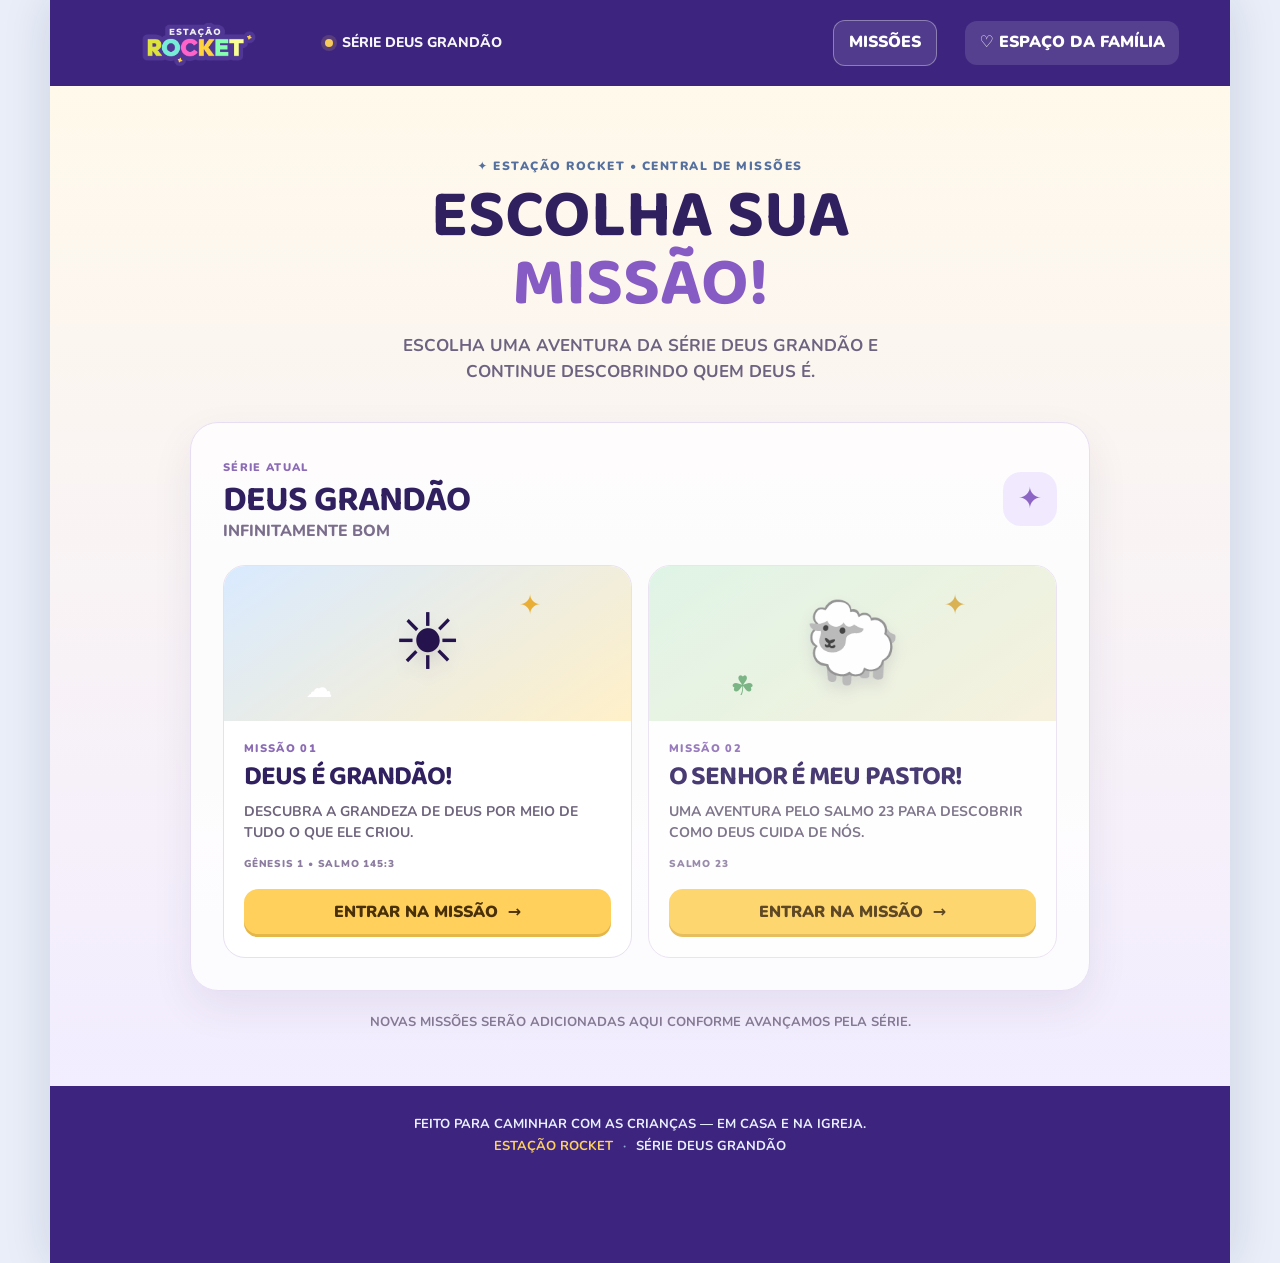
==== commit 094d24ab: "Make Shepherd mission available in mission catalog" ====
--- a/estacao-rocket-preview/index.html
+++ b/estacao-rocket-preview/index.html
@@ -52,7 +52,7 @@
               <article class="mission-choice mission-choice-upcoming">
                 <div class="mission-choice-art shepherd-art" aria-hidden="true"><span>🐑</span><b>☘</b><i>✦</i></div>
                 <div class="mission-choice-copy"><span class="mission-number">MISSÃO 02</span><h3>O Senhor é meu Pastor!</h3><p>Uma aventura pelo Salmo 23 para descobrir como Deus cuida de nós.</p><span class="mission-reference">SALMO 23</span>
-                <span class="mission-status">CONTEÚDO EM PREPARAÇÃO</span></div>
+                <button class="primary-button" type="button" data-select-mission="shepherd">Entrar na missão <span aria-hidden="true">→</span></button></div>
               </article>
             </div>
           </section>
--- a/estacao-rocket-preview/styles.css
+++ b/estacao-rocket-preview/styles.css
@@ -749,3 +749,66 @@
 .parents-page{ text-transform:none; }
 .parents-page .parents-hero h1,.parents-page .parents-section h2,.parents-page .parents-section h3{ text-transform:none; }
 .parents-page .eyebrow,.parents-page .card-label{ text-transform:uppercase; }
+
+
+/* CATÁLOGO DE SÉRIES E MISSÕES */
+[hidden] { display: none !important; }
+.missions-link { border:1px solid rgba(255,255,255,.35); border-radius:12px; padding:10px 15px; color:#fff; background:rgba(255,255,255,.1); font-weight:900; }
+.missions-link:hover { background:rgba(255,255,255,.2); }
+.mission-catalog { max-width:1180px; min-height:calc(100vh - 86px); margin:0 auto; padding:clamp(34px,6vw,72px) clamp(22px,6vw,76px) 54px; background:linear-gradient(180deg,#fff9eb 0%,#f2edff 100%); }
+.catalog-heading { max-width:680px; margin:0 auto 38px; text-align:center; }
+.catalog-heading h1 { margin:0; color:#30205f; font-family:"Baloo 2",sans-serif; font-size:clamp(42px,6vw,68px); line-height:1; }
+.catalog-heading h1 em { color:#865bc4; font-style:normal; }
+.catalog-heading>p:last-child { max-width:540px; margin:14px auto 0; color:#6d6380; font-size:17px; font-weight:700; line-height:1.5; }
+.catalog-series { max-width:900px; margin:0 auto; padding:clamp(20px,3vw,32px); border:1px solid #e7def3; border-radius:28px; background:rgba(255,255,255,.78); box-shadow:0 16px 42px rgba(48,32,95,.08); }
+.catalog-series-heading { display:flex; align-items:center; justify-content:space-between; gap:16px; margin-bottom:22px; }
+.series-kicker,.mission-number { color:#8b6bb5; font-size:11px; font-weight:1000; letter-spacing:.12em; }
+.catalog-series-heading h2 { margin:4px 0 0; color:#30205f; font-size:36px; }
+.catalog-series-heading p { margin:2px 0 0; color:#7b6e8d; font-weight:800; }
+.series-symbol { display:grid; place-items:center; width:54px; height:54px; border-radius:18px; color:#8d65c5; background:#f1eaff; font-size:29px; }
+.mission-cards { display:grid; grid-template-columns:repeat(2,minmax(0,1fr)); gap:16px; }
+.mission-choice { overflow:hidden; display:flex; flex-direction:column; min-width:0; border:1px solid #e8e0f0; border-radius:22px; background:#fff; }
+.mission-choice-art { min-height:155px; display:grid; place-items:center; position:relative; overflow:hidden; }
+.mission-choice-art span { font-size:78px; filter:drop-shadow(0 8px 7px rgba(50,35,90,.12)); }
+.mission-choice-art b,.mission-choice-art i { position:absolute; font-style:normal; font-size:27px; }
+.creation-art { background:linear-gradient(145deg,#d9eaff,#fff0c8); }.creation-art b { top:20px; right:22%; color:#e9ae35; }.creation-art i { bottom:13px; left:20%; color:#fff; }
+.shepherd-art { background:linear-gradient(145deg,#dcf3e4,#f5f0d9); }.shepherd-art b { bottom:15px; left:20%; color:#6aab75; }.shepherd-art i { top:20px; right:22%; color:#d7a83c; }
+.mission-choice-copy { display:flex; flex:1; flex-direction:column; align-items:flex-start; padding:20px; }
+.mission-choice-copy h3 { margin:6px 0 0; color:#30205f; font-size:27px; line-height:1.05; }
+.mission-choice-copy p { margin:10px 0 14px; color:#6e647d; font-size:14px; font-weight:700; line-height:1.5; }
+.mission-reference { margin-top:auto; color:#8c7ca0; font-size:10px; font-weight:1000; letter-spacing:.08em; }
+.mission-choice-copy .primary-button { width:100%; margin-top:17px; }
+.mission-status { display:inline-flex; margin-top:17px; padding:9px 12px; border-radius:99px; color:#786a89; background:#f2eff5; font-size:10px; font-weight:1000; letter-spacing:.06em; }
+.mission-choice-upcoming { opacity:.88; }
+.catalog-footer { margin:22px auto 0; color:#847992; text-align:center; font-size:13px; font-weight:700; }
+#missionExperience[hidden],#missionCatalog[hidden] { display:none !important; }
+@media(max-width:700px) {
+  .topbar { gap:10px; padding-inline:14px; }
+  .official-logo { width:142px; height:44px; }
+  .topbar-copy { display:none; }
+  .missions-link { margin-left:auto; padding:9px 11px; font-size:12px; }
+  .family-link { padding:9px 10px; font-size:12px; white-space:nowrap; }
+  .mission-catalog { min-height:calc(100vh - 70px); padding:35px 16px 40px; }
+  .catalog-heading { margin-bottom:26px; }
+  .catalog-heading>p:last-child { font-size:15px; }
+  .catalog-series { padding:17px; border-radius:22px; }
+  .catalog-series-heading h2 { font-size:30px; }
+  .mission-cards { grid-template-columns:1fr; }
+  .mission-choice { display:grid; grid-template-columns:112px minmax(0,1fr); }
+  .mission-choice-art { min-height:100%; }
+  .mission-choice-art span { font-size:53px; }
+  .mission-choice-copy { padding:14px; }
+  .mission-choice-copy h3 { font-size:22px; }
+  .mission-choice-copy p { font-size:12px; margin:7px 0 10px; }
+  .mission-choice-copy .primary-button { min-height:43px; margin-top:12px; padding:9px; font-size:12px; }
+  .mission-status { font-size:9px; padding:8px 9px; }
+}
+@media(max-width:390px) {
+  .brand .official-logo { width:116px; }
+  .family-link { font-size:10px; }
+  .mission-choice { grid-template-columns:92px minmax(0,1fr); }
+}
+
+@media (max-width: 760px) {
+  body:has(#missionCatalog:not([hidden])) .mobile-nav { display: none !important; }
+}
